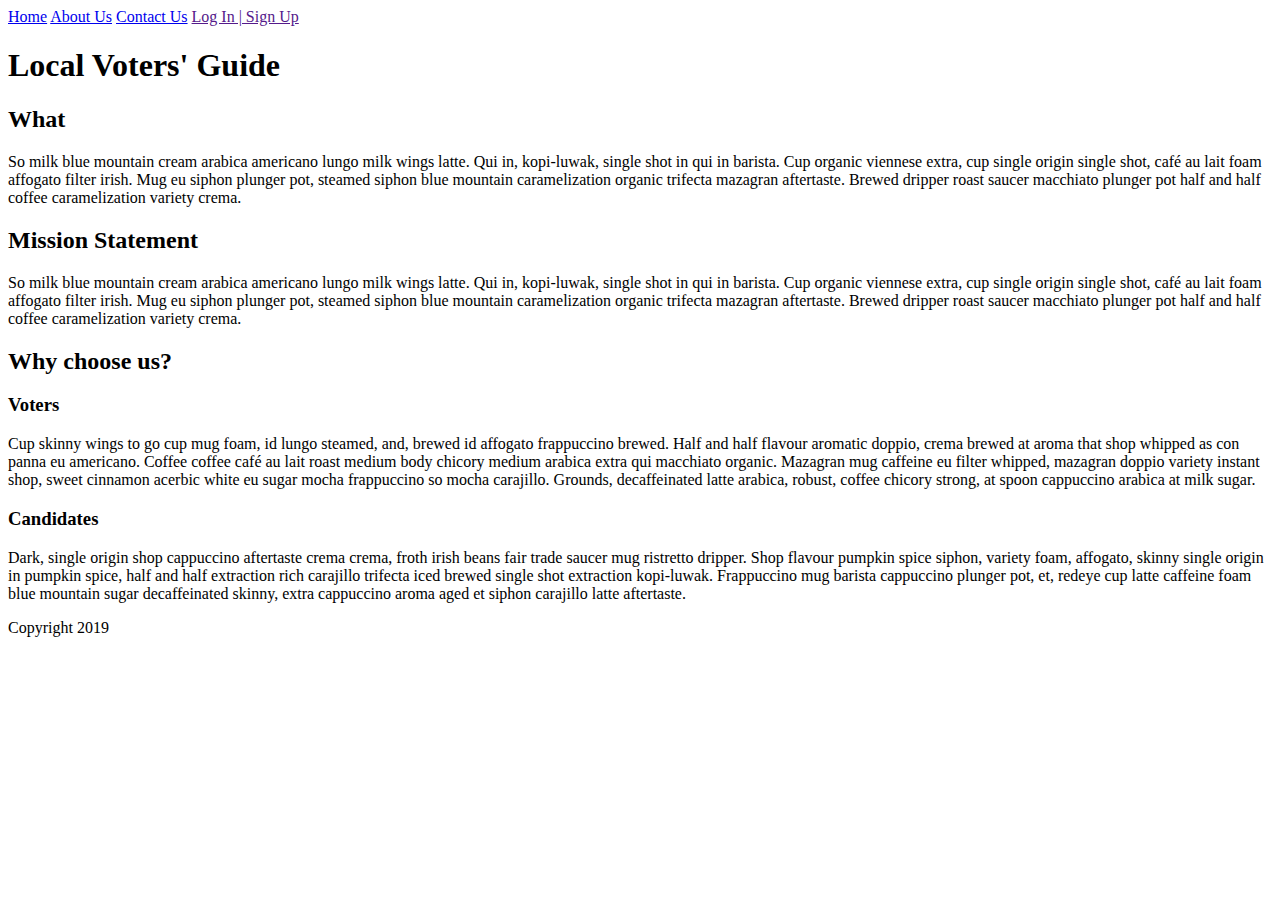
==== index.html @ 59876823 "index html lorem" ====
<!DOCTYPE html>
<html lang="en">
<head>
    <meta charset="UTF-8">
    <meta name="viewport" content="width=device-width, initial-scale=1.0">
    <meta http-equiv="X-UA-Compatible" content="ie=edge">
    <title>Local Voters' Guide - Marketing Page</title>

    <!--[if lt IE 9]>
    <script src="https://cdnjs.cloudflare.com/ajax/libs/html5shiv/3.7.3/html5shiv.js"></script>
  <![endif]-->

</head>
<body>
    <nav>
        <a href="#">Home</a>
        <a href="about.html">About Us</a>
        <a href="contact.html">Contact Us</a>
        <a href="">Log In | Sign Up</a>
    </nav>
    <header>
        <h1>Local Voters' Guide</h1>
    </header>

    <section class="about">
        <section class="what">
            <h2>What</h2>
            <p>So milk blue mountain cream arabica americano lungo milk wings latte. Qui in, kopi-luwak, single shot in qui in barista. Cup organic viennese extra, cup single origin single shot, café au lait foam affogato filter irish. Mug eu siphon plunger pot, steamed siphon blue mountain caramelization organic trifecta mazagran aftertaste. Brewed dripper roast saucer macchiato plunger pot half and half coffee caramelization variety crema.</p>
        </section>
        <section class="why">
            <h2>Mission Statement</h2>
            <p>So milk blue mountain cream arabica americano lungo milk wings latte. Qui in, kopi-luwak, single shot in qui in barista. Cup organic viennese extra, cup single origin single shot, café au lait foam affogato filter irish. Mug eu siphon plunger pot, steamed siphon blue mountain caramelization organic trifecta mazagran aftertaste. Brewed dripper roast saucer macchiato plunger pot half and half coffee caramelization variety crema.</p>
        </section>
    </section>

    <section class="users">
        <h2>Why choose us?</h2>
        <section class="voters">
            <h3>Voters</h3>
            <p>Cup skinny wings to go cup mug foam, id lungo steamed, and, brewed id affogato frappuccino brewed. Half and half flavour aromatic doppio, crema brewed at aroma that shop whipped as con panna eu americano. Coffee coffee café au lait roast medium body chicory medium arabica extra qui macchiato organic. Mazagran mug caffeine eu filter whipped, mazagran doppio variety instant shop, sweet cinnamon acerbic white eu sugar mocha frappuccino so mocha carajillo. Grounds, decaffeinated latte arabica, robust, coffee chicory strong, at spoon cappuccino arabica at milk sugar.</p>
        </section>
        <section class="candidates">
            <h3>Candidates</h3>
            <p>Dark, single origin shop cappuccino aftertaste crema crema, froth irish beans fair trade saucer mug ristretto dripper. Shop flavour pumpkin spice siphon, variety foam, affogato, skinny single origin in pumpkin spice, half and half extraction rich carajillo trifecta iced brewed single shot extraction kopi-luwak. Frappuccino mug barista cappuccino plunger pot, et, redeye cup latte caffeine foam blue mountain sugar decaffeinated skinny, extra cappuccino aroma aged et siphon carajillo latte aftertaste.</p>
        </section>
    </section>

    <footer>
        <p>Copyright 2019</p>
    </footer>
    
</body>
</html>
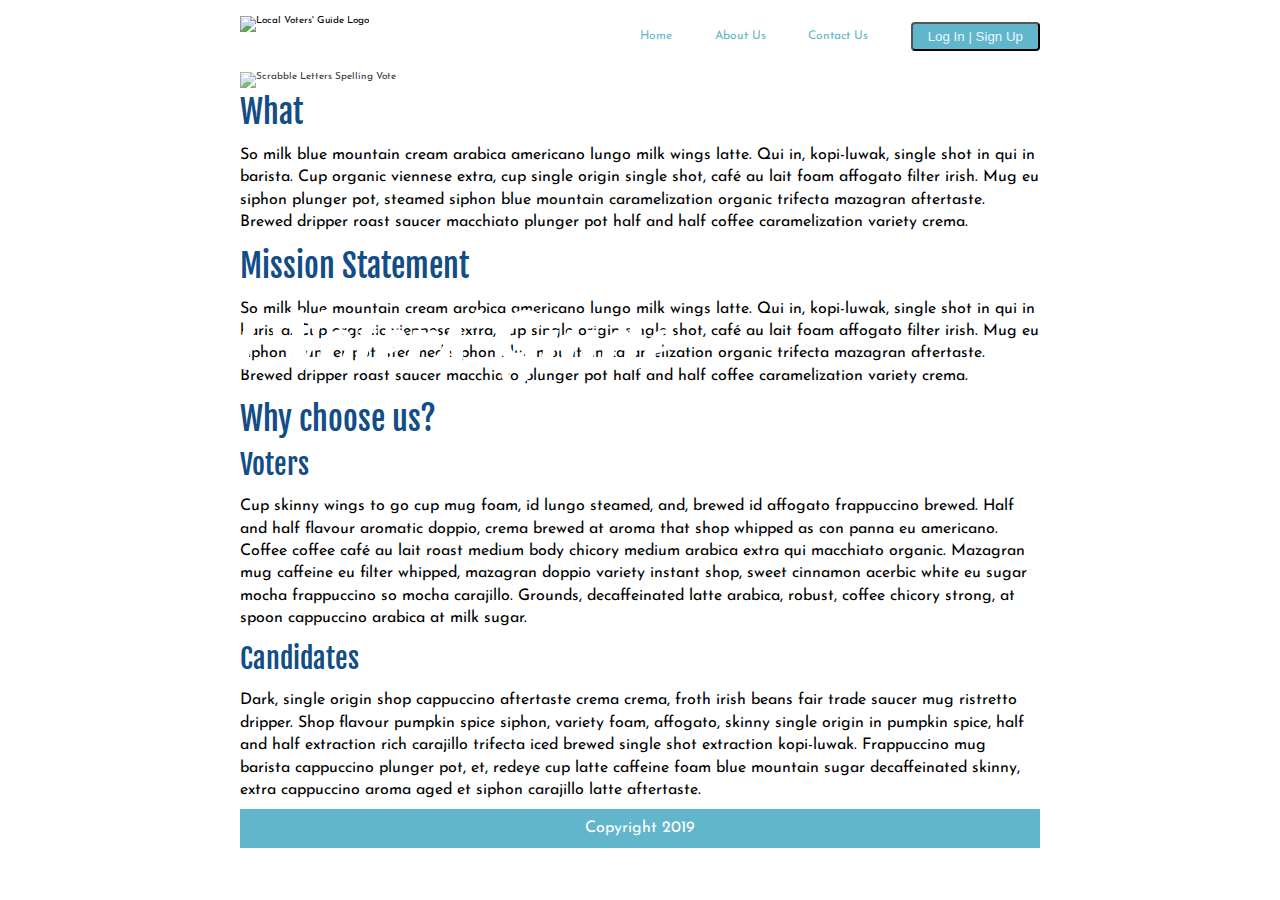
==== commit 166a1694: "header, footer" ====
--- a/index.html
+++ b/index.html
@@ -6,32 +6,40 @@
     <meta http-equiv="X-UA-Compatible" content="ie=edge">
     <title>Local Voters' Guide - Marketing Page</title>
 
+    <link href="css/index.css" rel="stylesheet">
+    <link href="https://fonts.googleapis.com/css?family=Josefin+Sans|Lobster|Fjalla+One&display=swap" rel="stylesheet">
+
     <!--[if lt IE 9]>
     <script src="https://cdnjs.cloudflare.com/ajax/libs/html5shiv/3.7.3/html5shiv.js"></script>
   <![endif]-->
 
 </head>
 <body>
-    <nav>
-        <a href="#">Home</a>
-        <a href="about.html">About Us</a>
-        <a href="contact.html">Contact Us</a>
-        <a href="">Log In | Sign Up</a>
-    </nav>
-    <header>
-        <h1>Local Voters' Guide</h1>
-    </header>
-
-    <section class="about">
-        <section class="what">
-            <h2>What</h2>
-            <p>So milk blue mountain cream arabica americano lungo milk wings latte. Qui in, kopi-luwak, single shot in qui in barista. Cup organic viennese extra, cup single origin single shot, café au lait foam affogato filter irish. Mug eu siphon plunger pot, steamed siphon blue mountain caramelization organic trifecta mazagran aftertaste. Brewed dripper roast saucer macchiato plunger pot half and half coffee caramelization variety crema.</p>
+    <section class="nav">
+        <img src="img/LVG logo.png" alt="Local Voters' Guide Logo">
+        <nav>
+            <a href="#">Home</a>
+            <a href="about.html">About Us</a>
+            <a href="contact.html">Contact Us</a>
+            <button>Log In | Sign Up</button>
+        </nav>
+</section>
+    <div class="top">
+        <header>
+            <img src="img/scrabble.png" alt="Scrabble Letters Spelling Vote">
+            <h1>Local Voters' Guide</h1>
+        </header>
+        <section class="about">
+            <section class="what">
+                <h2>What</h2>
+                <p>So milk blue mountain cream arabica americano lungo milk wings latte. Qui in, kopi-luwak, single shot in qui in barista. Cup organic viennese extra, cup single origin single shot, café au lait foam affogato filter irish. Mug eu siphon plunger pot, steamed siphon blue mountain caramelization organic trifecta mazagran aftertaste. Brewed dripper roast saucer macchiato plunger pot half and half coffee caramelization variety crema.</p>
+            </section>
+            <section class="why">
+                <h2>Mission Statement</h2>
+                <p>So milk blue mountain cream arabica americano lungo milk wings latte. Qui in, kopi-luwak, single shot in qui in barista. Cup organic viennese extra, cup single origin single shot, café au lait foam affogato filter irish. Mug eu siphon plunger pot, steamed siphon blue mountain caramelization organic trifecta mazagran aftertaste. Brewed dripper roast saucer macchiato plunger pot half and half coffee caramelization variety crema.</p>
+            </section>
         </section>
-        <section class="why">
-            <h2>Mission Statement</h2>
-            <p>So milk blue mountain cream arabica americano lungo milk wings latte. Qui in, kopi-luwak, single shot in qui in barista. Cup organic viennese extra, cup single origin single shot, café au lait foam affogato filter irish. Mug eu siphon plunger pot, steamed siphon blue mountain caramelization organic trifecta mazagran aftertaste. Brewed dripper roast saucer macchiato plunger pot half and half coffee caramelization variety crema.</p>
-        </section>
-    </section>
+    </div>
 
     <section class="users">
         <h2>Why choose us?</h2>
--- a/css/index.css
+++ b/css/index.css
@@ -0,0 +1,216 @@
+/* http://meyerweb.com/eric/tools/css/reset/ 
+   v2.0 | 20110126
+   License: none (public domain)
+*/
+html,
+body,
+div,
+span,
+applet,
+object,
+iframe,
+h1,
+h2,
+h3,
+h4,
+h5,
+h6,
+p,
+blockquote,
+pre,
+a,
+abbr,
+acronym,
+address,
+big,
+cite,
+code,
+del,
+dfn,
+em,
+img,
+ins,
+kbd,
+q,
+s,
+samp,
+small,
+strike,
+strong,
+sub,
+sup,
+tt,
+var,
+b,
+u,
+i,
+center,
+dl,
+dt,
+dd,
+ol,
+ul,
+li,
+fieldset,
+form,
+label,
+legend,
+table,
+caption,
+tbody,
+tfoot,
+thead,
+tr,
+th,
+td,
+article,
+aside,
+canvas,
+details,
+embed,
+figure,
+figcaption,
+footer,
+header,
+hgroup,
+menu,
+nav,
+output,
+ruby,
+section,
+summary,
+time,
+mark,
+audio,
+video {
+  margin: 0;
+  padding: 0;
+  border: 0;
+  font-size: 100%;
+  font: inherit;
+  vertical-align: baseline;
+}
+/* HTML5 display-role reset for older browsers */
+article,
+aside,
+details,
+figcaption,
+figure,
+footer,
+header,
+hgroup,
+menu,
+nav,
+section {
+  display: block;
+}
+body {
+  line-height: 1;
+}
+ol,
+ul {
+  list-style: none;
+}
+blockquote,
+q {
+  quotes: none;
+}
+blockquote:before,
+blockquote:after,
+q:before,
+q:after {
+  content: '';
+  content: none;
+}
+table {
+  border-collapse: collapse;
+  border-spacing: 0;
+}
+* {
+  box-sizing: border-box;
+}
+html {
+  font-size: 62.5%;
+}
+html,
+body {
+  font-family: 'Josefin Sans', sans-serif;
+}
+h2,
+h3,
+h4,
+h5 {
+  font-family: 'Fjalla One', sans-serif;
+  color: #124d87;
+  padding: 1% 0;
+}
+h1 {
+  font-size: 8rem;
+  font-family: 'Lobster', cursive;
+}
+h2 {
+  font-size: 3.2rem;
+}
+h3 {
+  font-size: 2.8rem;
+}
+p {
+  font-size: 1.6rem;
+  line-height: 1.4;
+  padding: 1% 0;
+}
+body {
+  width: 96%;
+  max-width: 800px;
+  margin: auto;
+}
+button {
+  background-color: #62b6cb;
+  color: #ebf5ff;
+  border-radius: 4px;
+  padding: 5px 15px;
+  width: fit-content;
+  height: fit-content;
+}
+.nav {
+  width: 100%;
+  display: flex;
+  justify-content: space-between;
+  margin: auto;
+  padding: 2% 0;
+  height: fit-content;
+}
+.nav img {
+  width: auto;
+  height: 40px;
+}
+.nav nav {
+  width: 100%;
+  display: flex;
+  justify-content: space-between;
+  max-width: 50%;
+  align-items: center;
+}
+.nav a {
+  text-decoration: none;
+  color: #62b6cb;
+  font-size: 1.2rem;
+}
+.top img {
+  width: 100%;
+  height: auto;
+  opacity: 0.8;
+}
+.top h1 {
+  position: absolute;
+  top: 300px;
+  width: fit-content;
+  left: 100px;
+  font-size: 8rem;
+  color: white;
+}
+footer {
+  background-color: #62b6cb;
+  text-align: center;
+  color: white;
+}
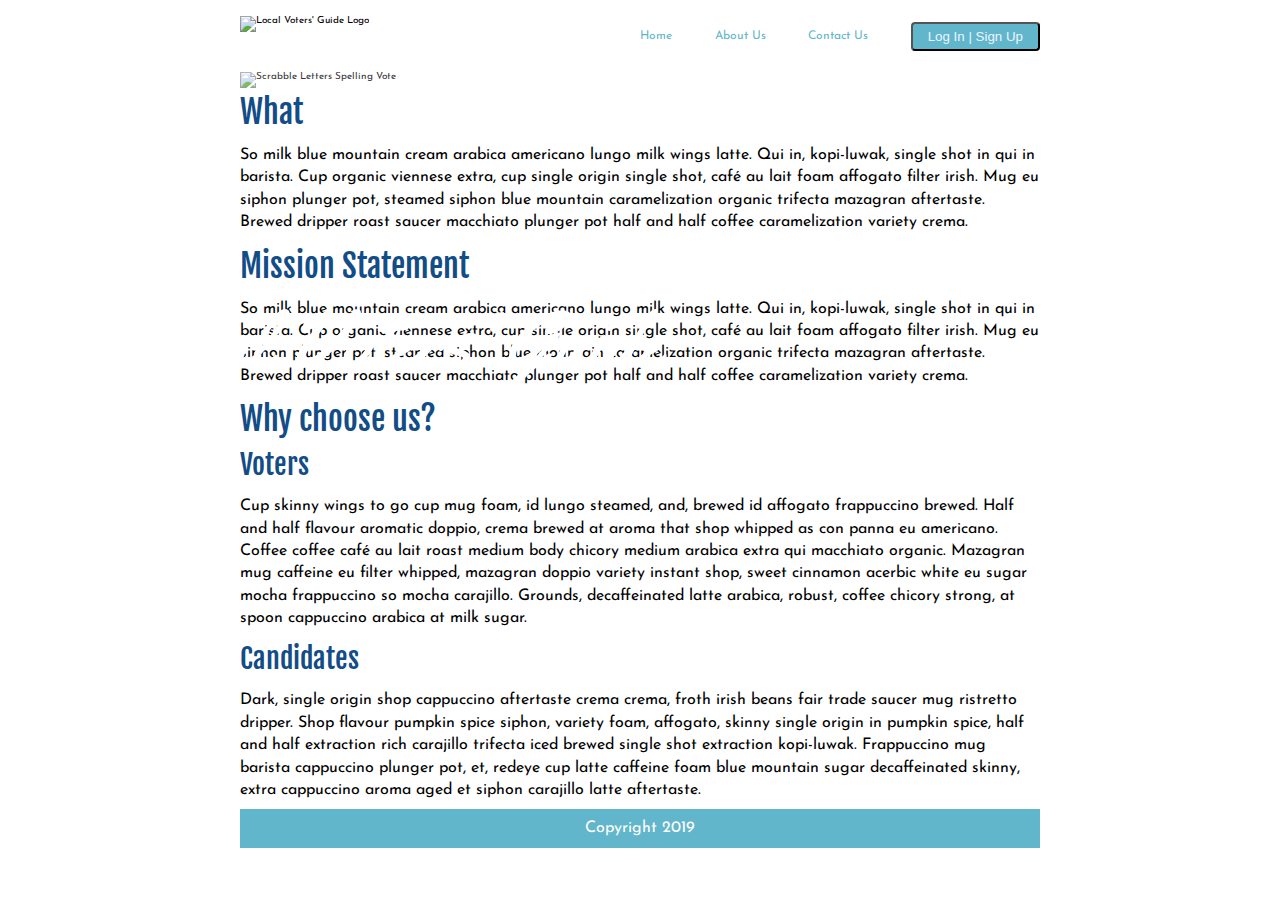
==== commit 0cd5e2c4: "graphics/ title/ logo" ====
--- a/index.html
+++ b/index.html
@@ -7,7 +7,7 @@
     <title>Local Voters' Guide - Marketing Page</title>
 
     <link href="css/index.css" rel="stylesheet">
-    <link href="https://fonts.googleapis.com/css?family=Josefin+Sans|Lobster|Fjalla+One&display=swap" rel="stylesheet">
+    <link href="https://fonts.googleapis.com/css?family=Josefin+Sans|YellowTail|Fjalla+One&display=swap" rel="stylesheet">
 
     <!--[if lt IE 9]>
     <script src="https://cdnjs.cloudflare.com/ajax/libs/html5shiv/3.7.3/html5shiv.js"></script>
--- a/css/index.css
+++ b/css/index.css
@@ -146,7 +146,7 @@
 }
 h1 {
   font-size: 8rem;
-  font-family: 'Lobster', cursive;
+  font-family: 'Yellowtail', cursive;
 }
 h2 {
   font-size: 3.2rem;
@@ -206,7 +206,6 @@
   top: 300px;
   width: fit-content;
   left: 100px;
-  font-size: 8rem;
   color: white;
 }
 footer {
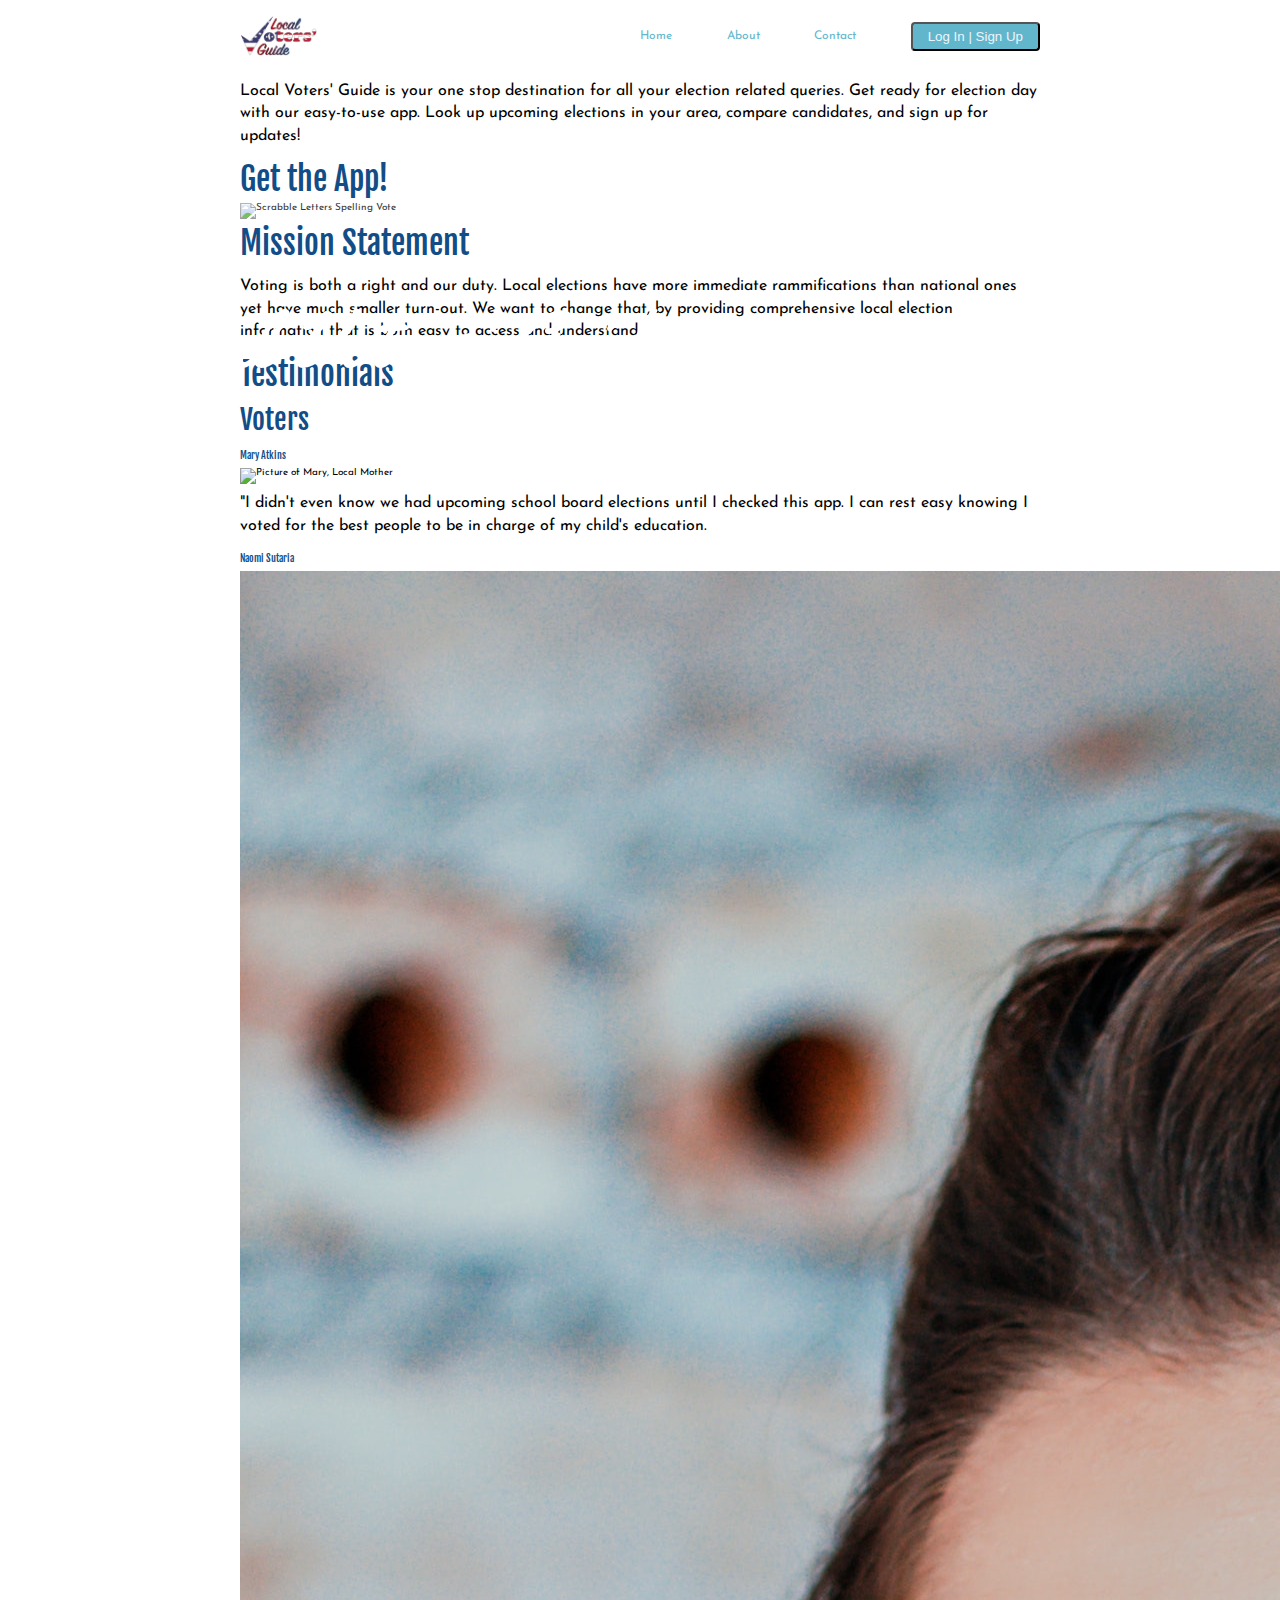
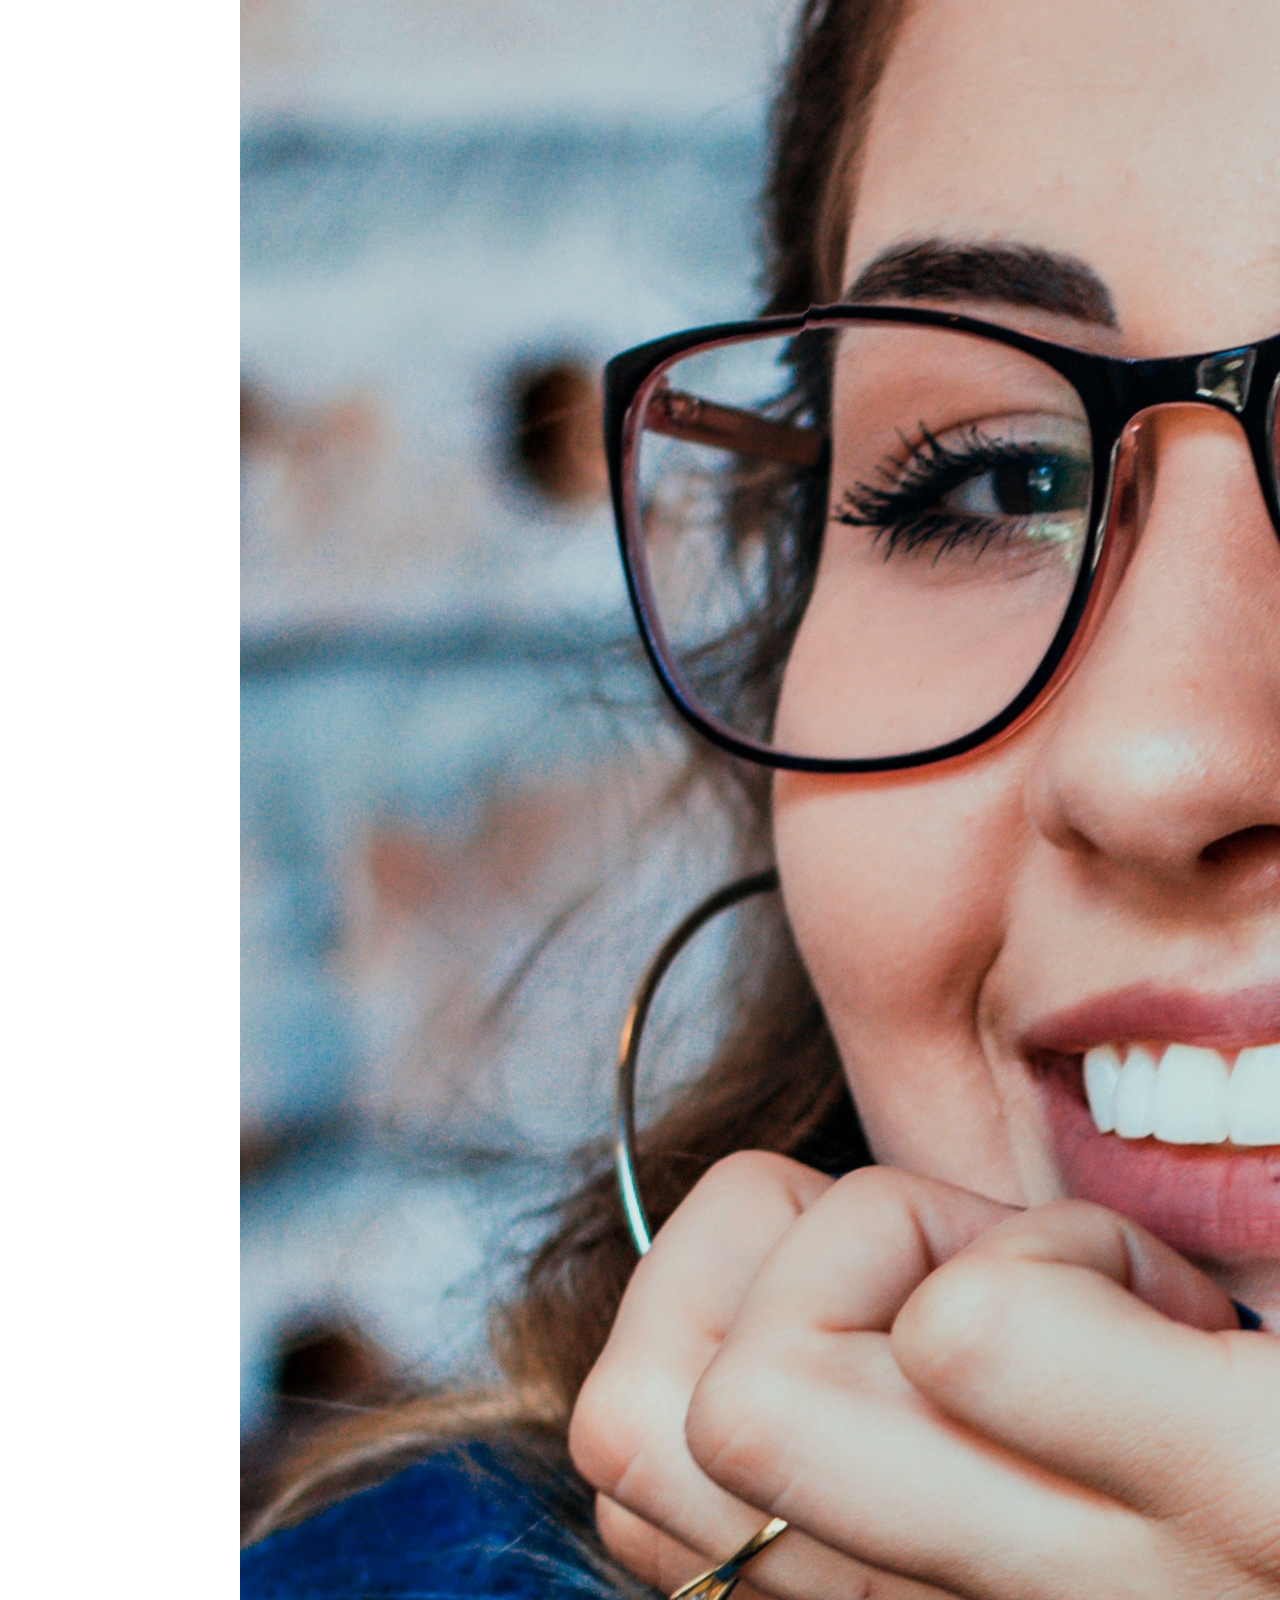
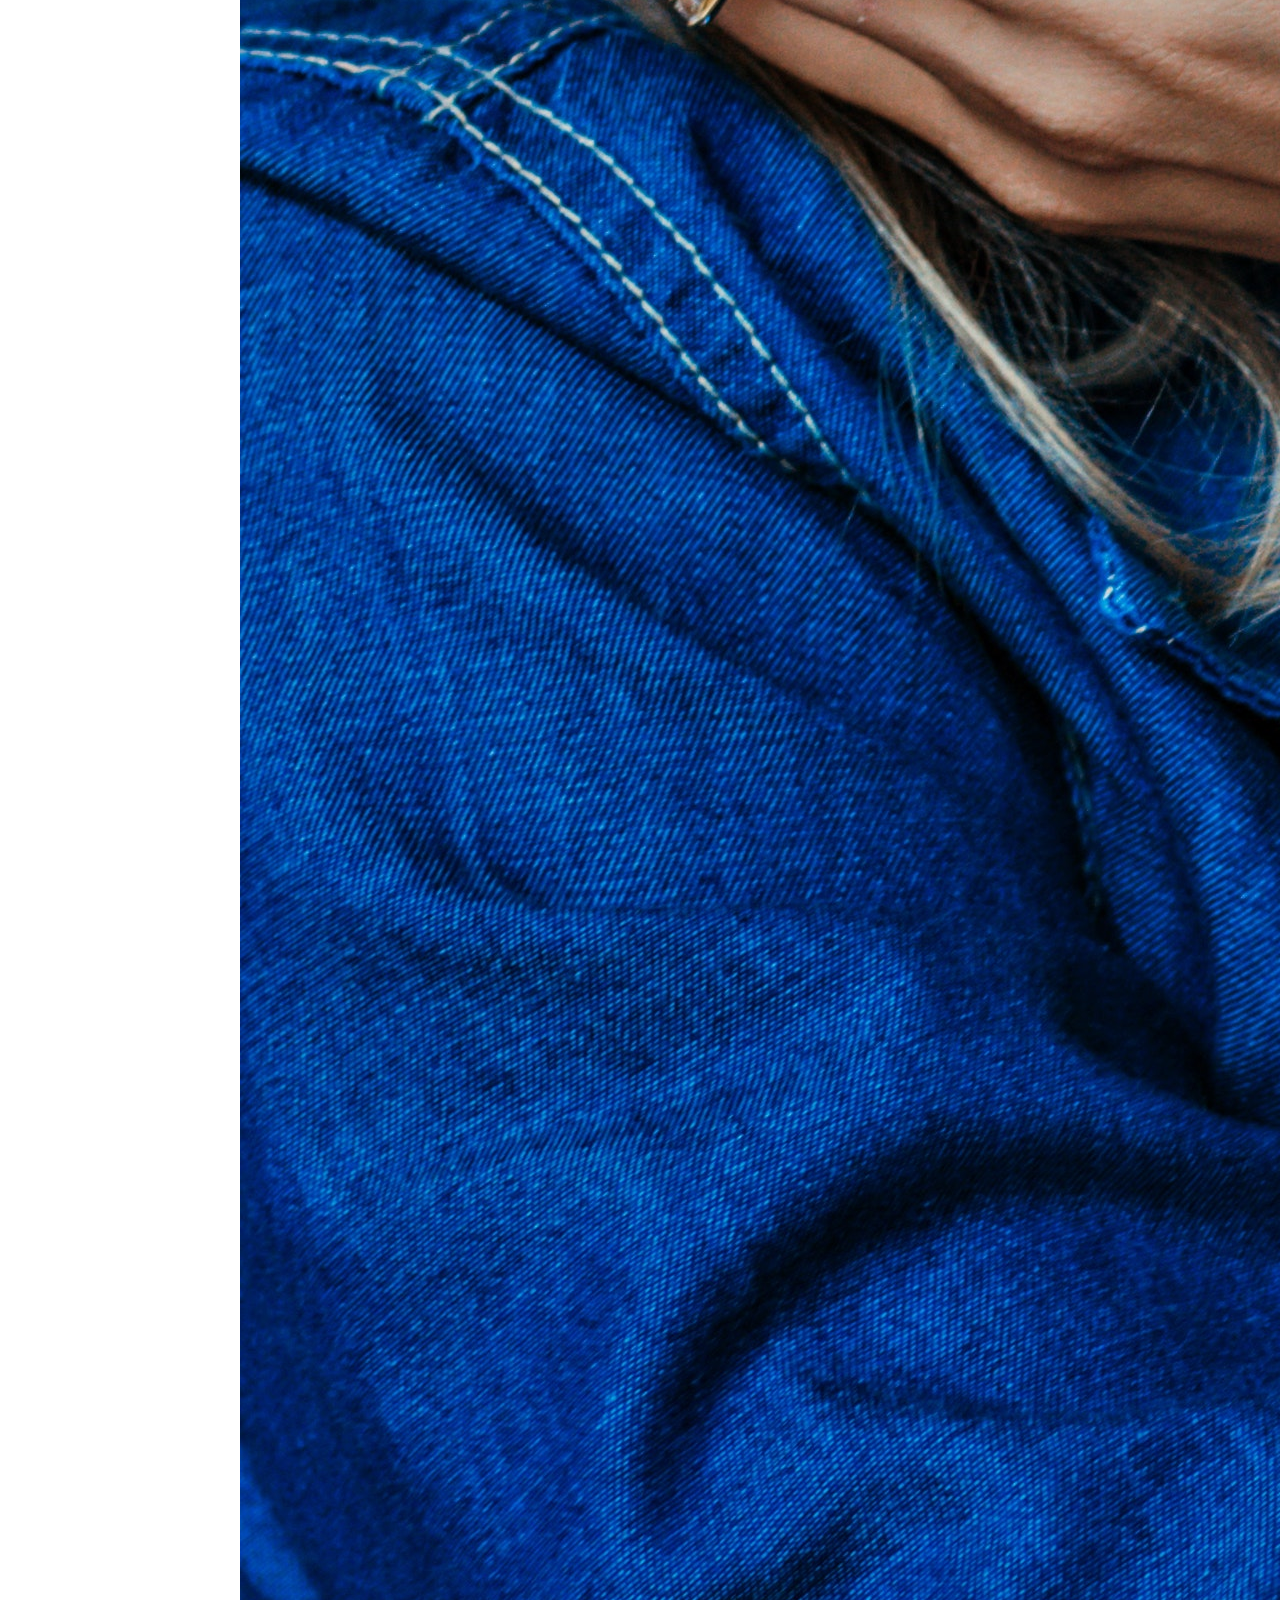
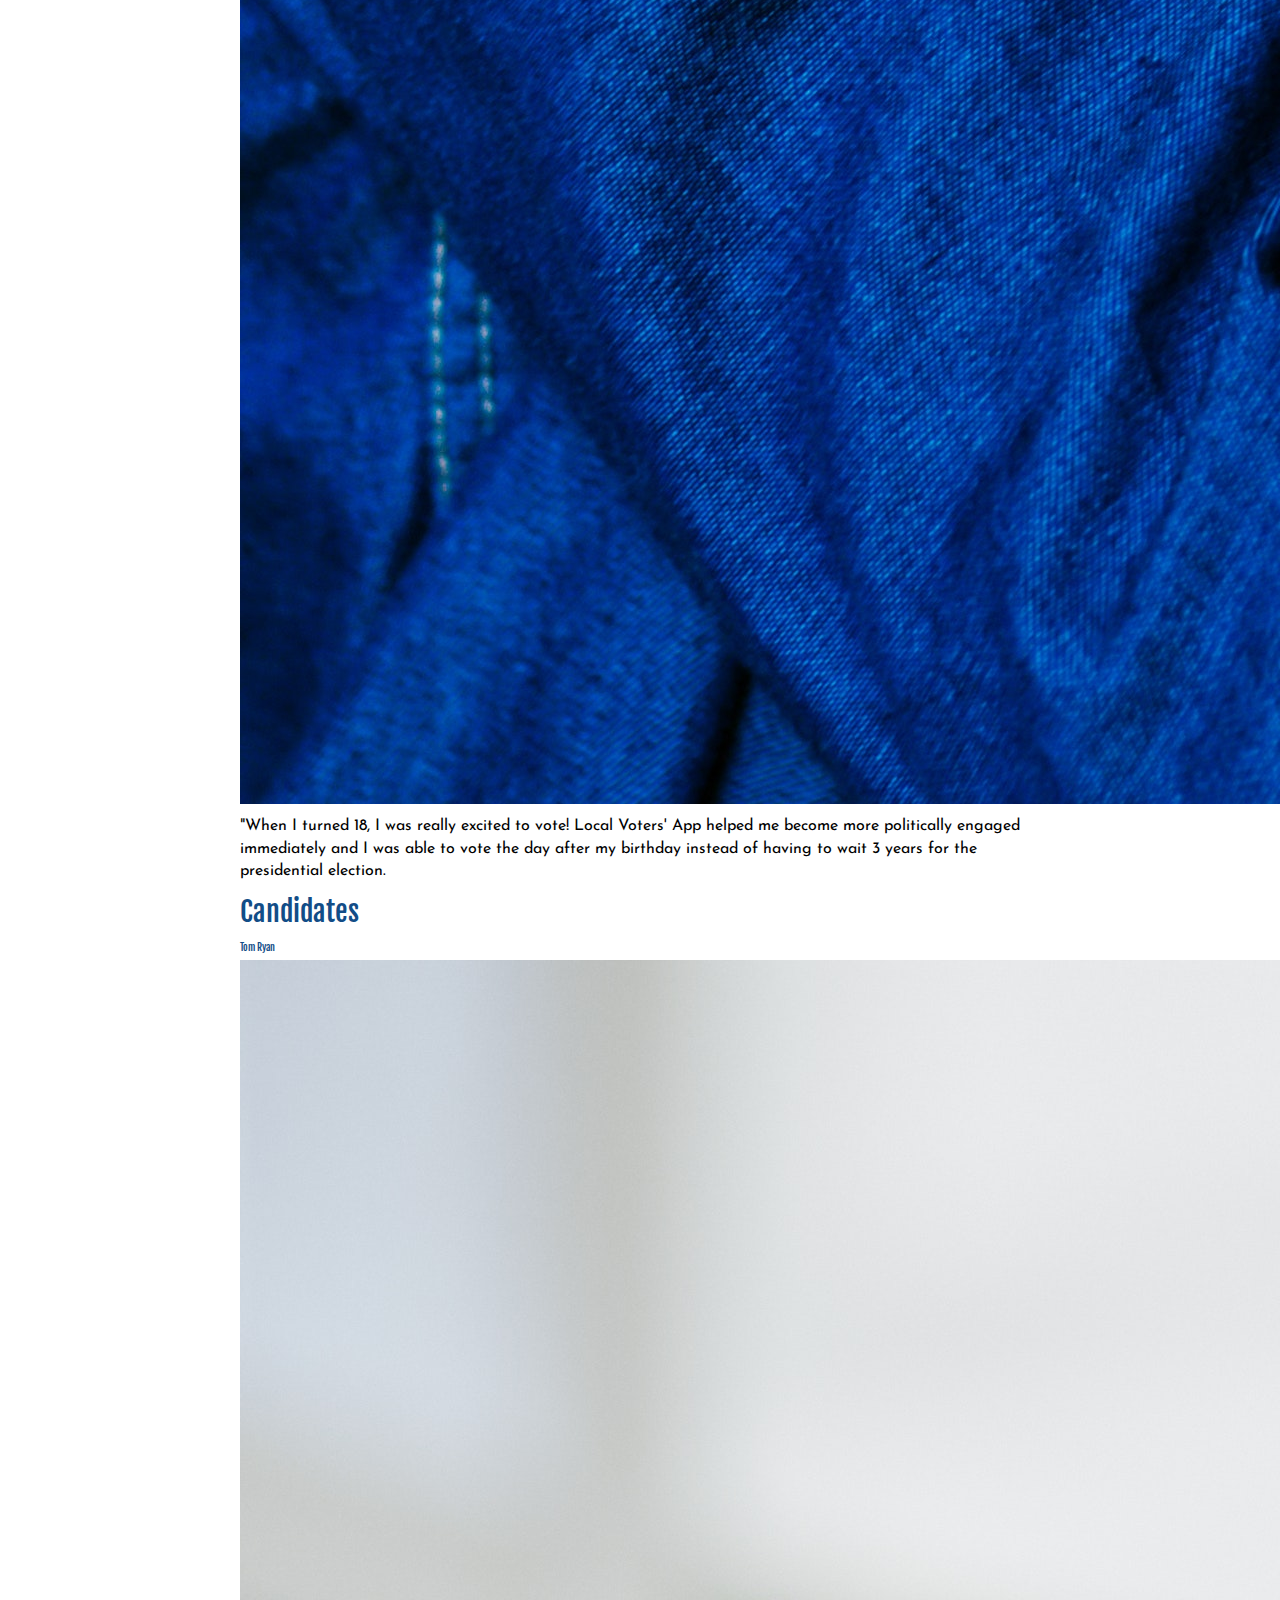
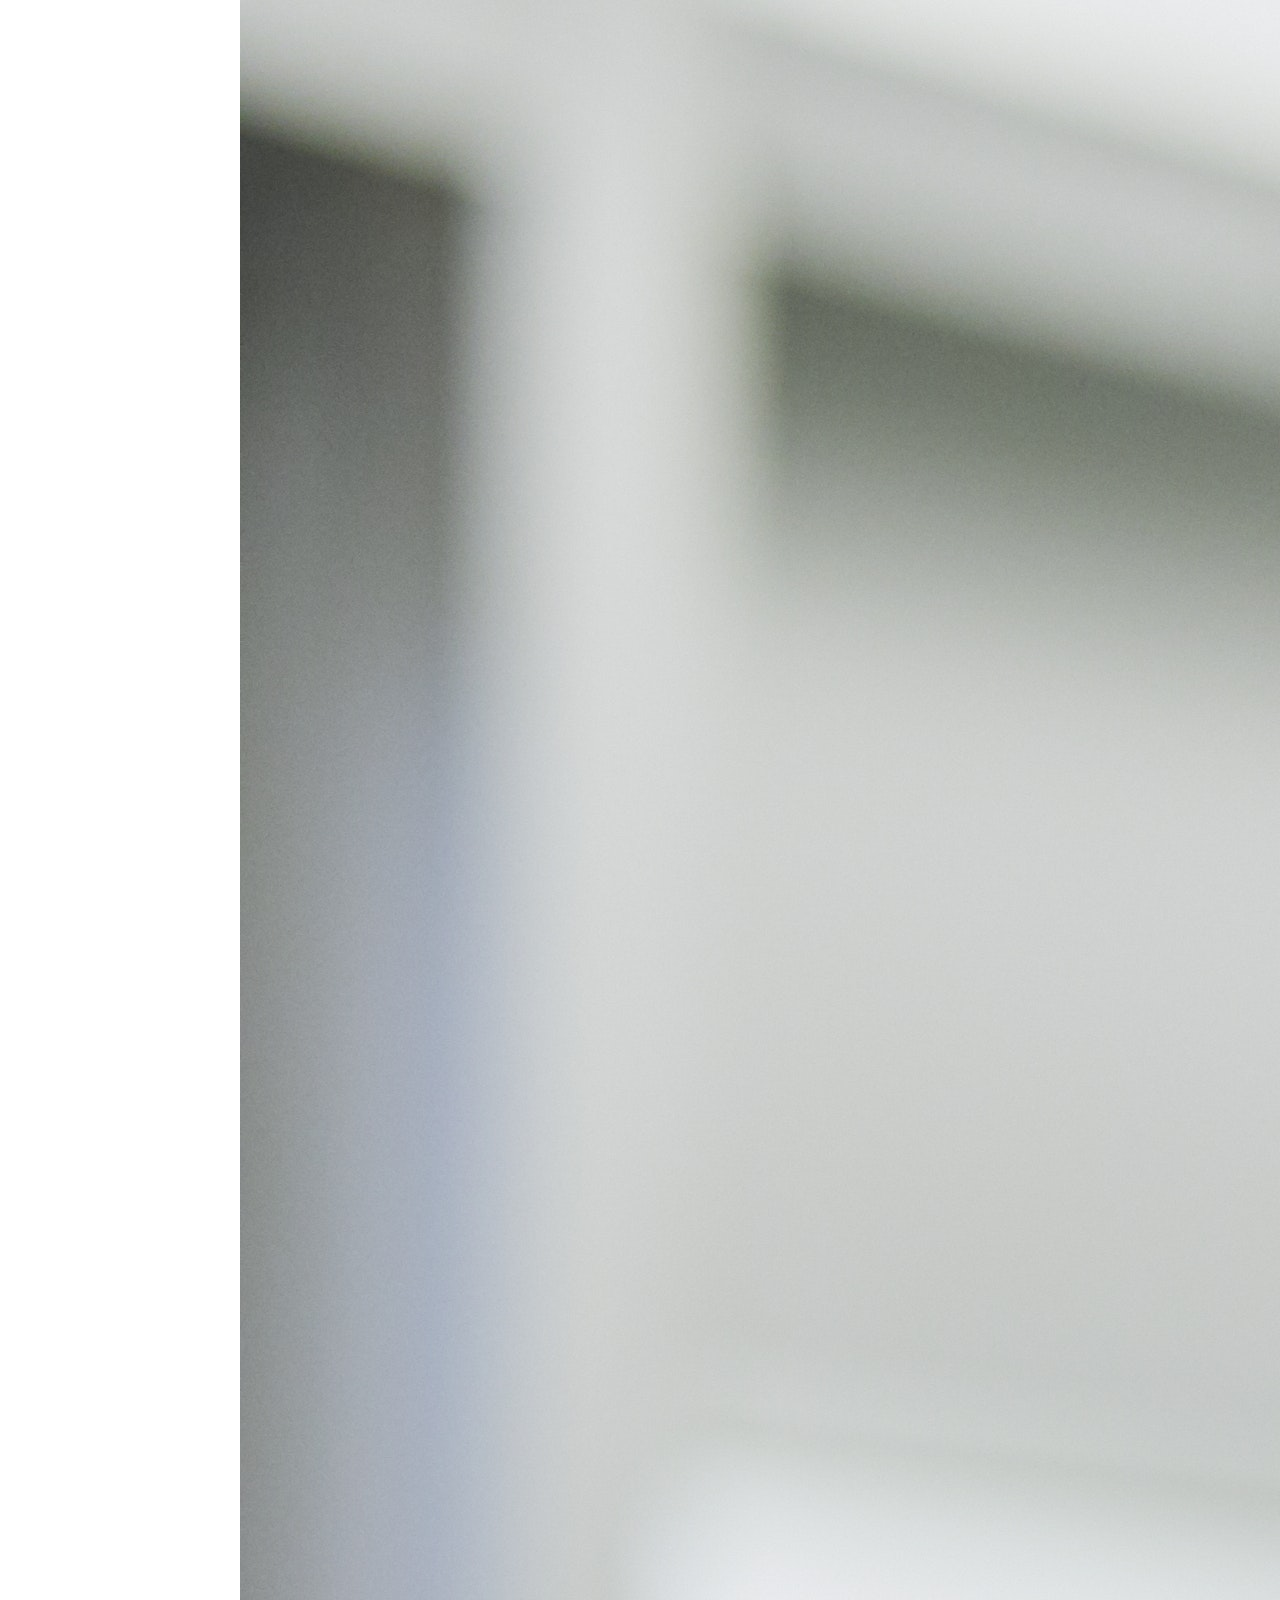
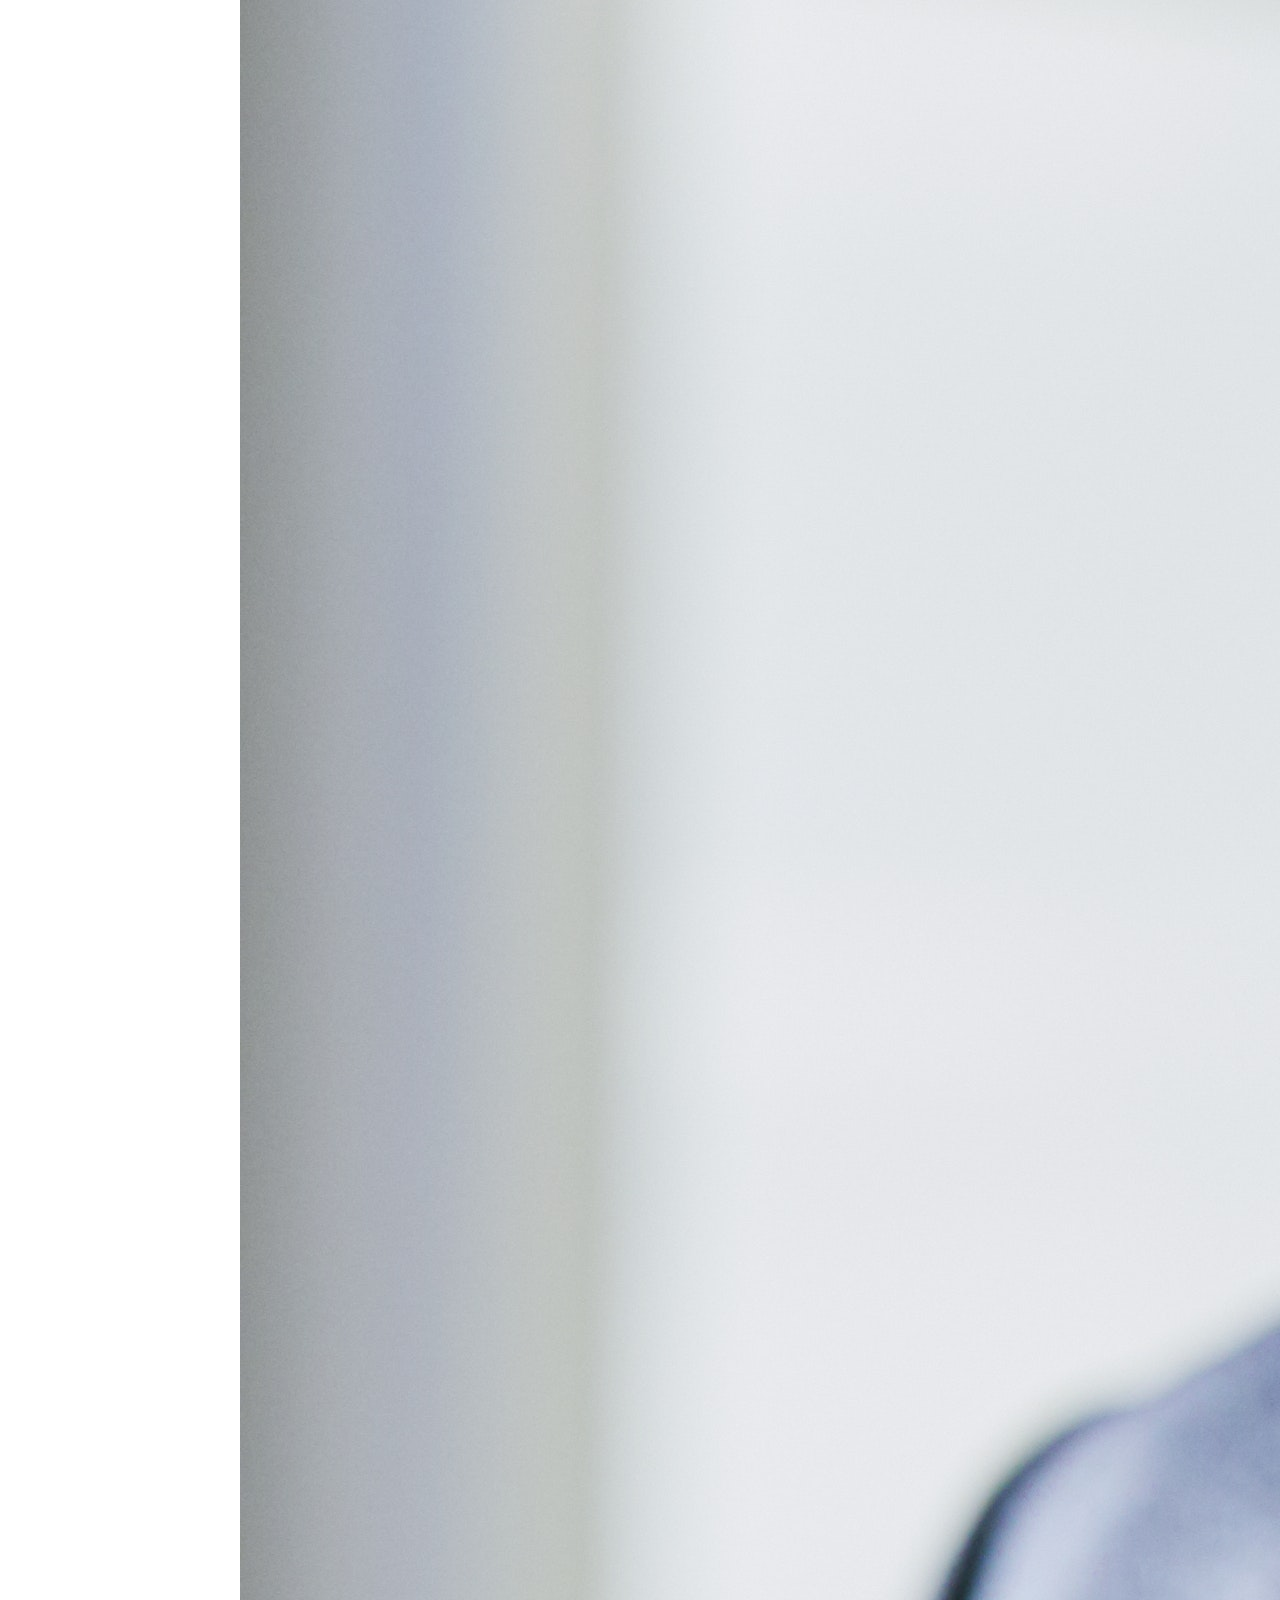
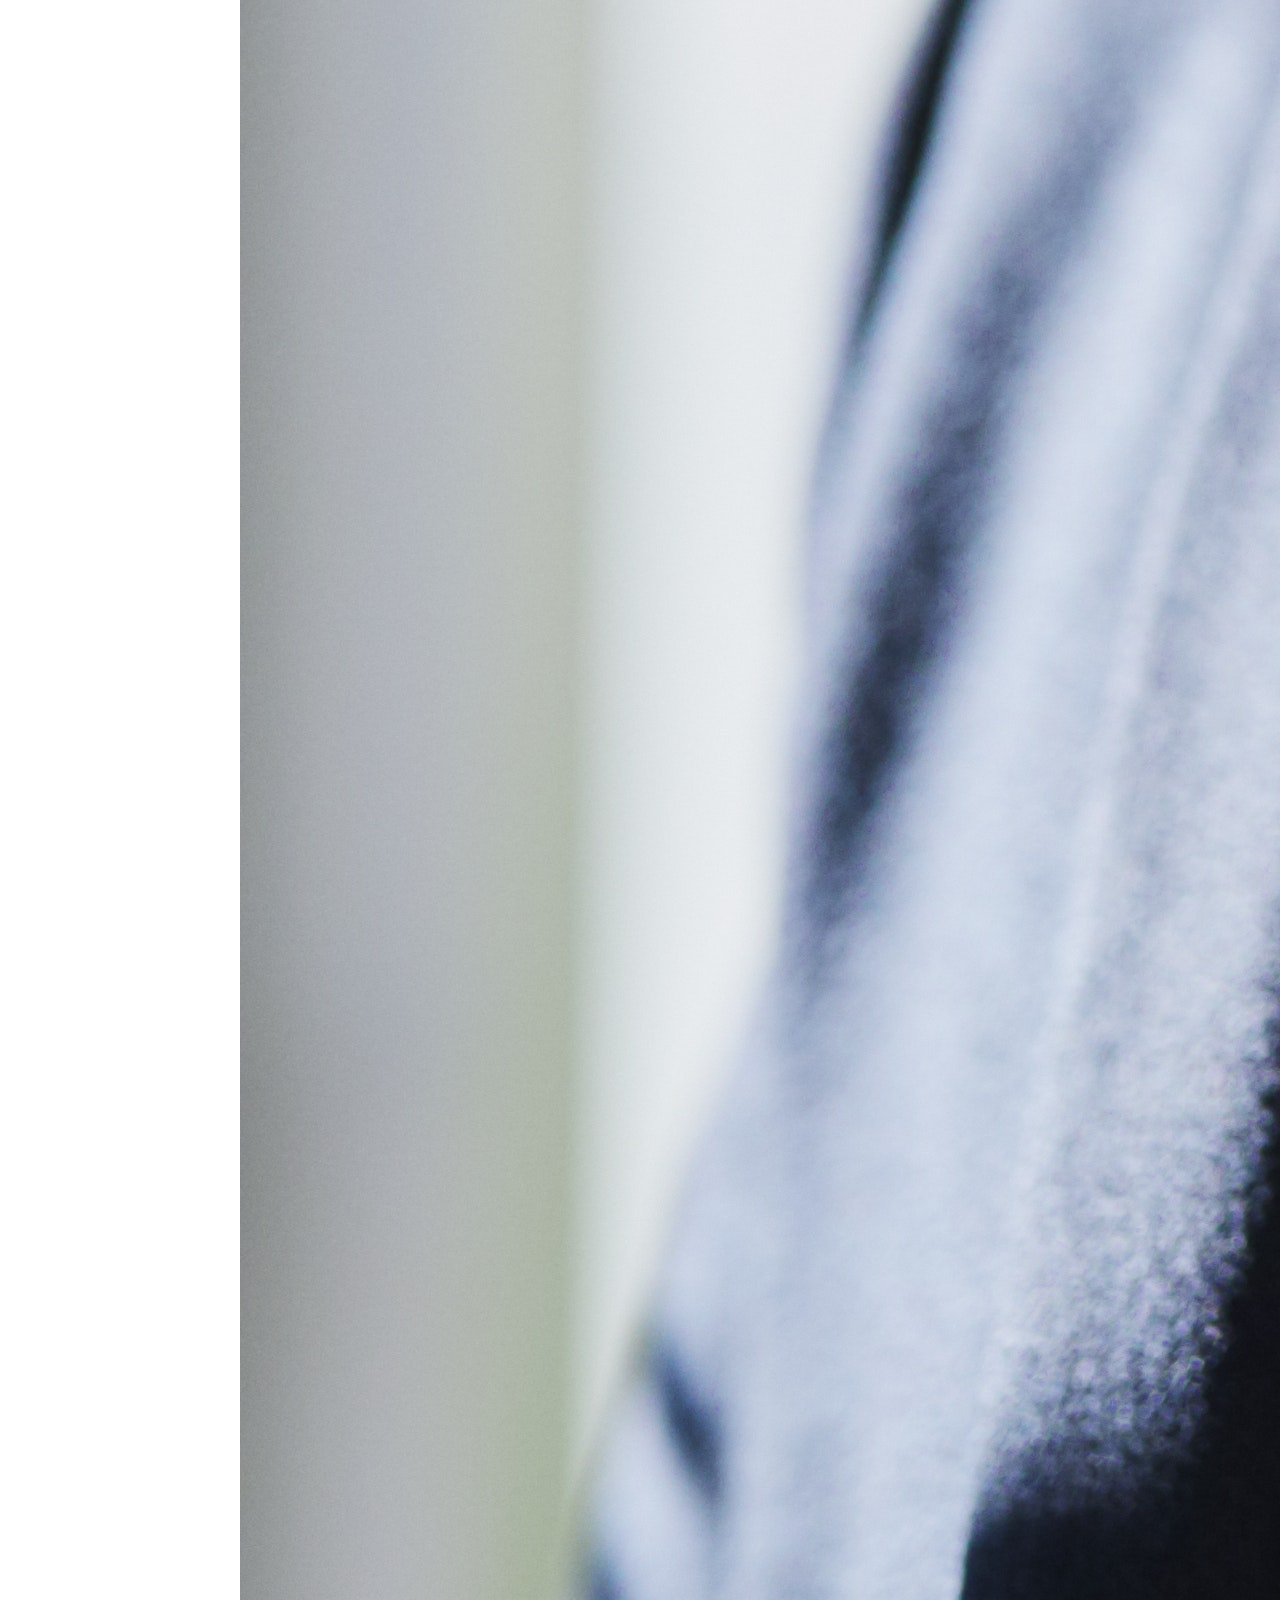
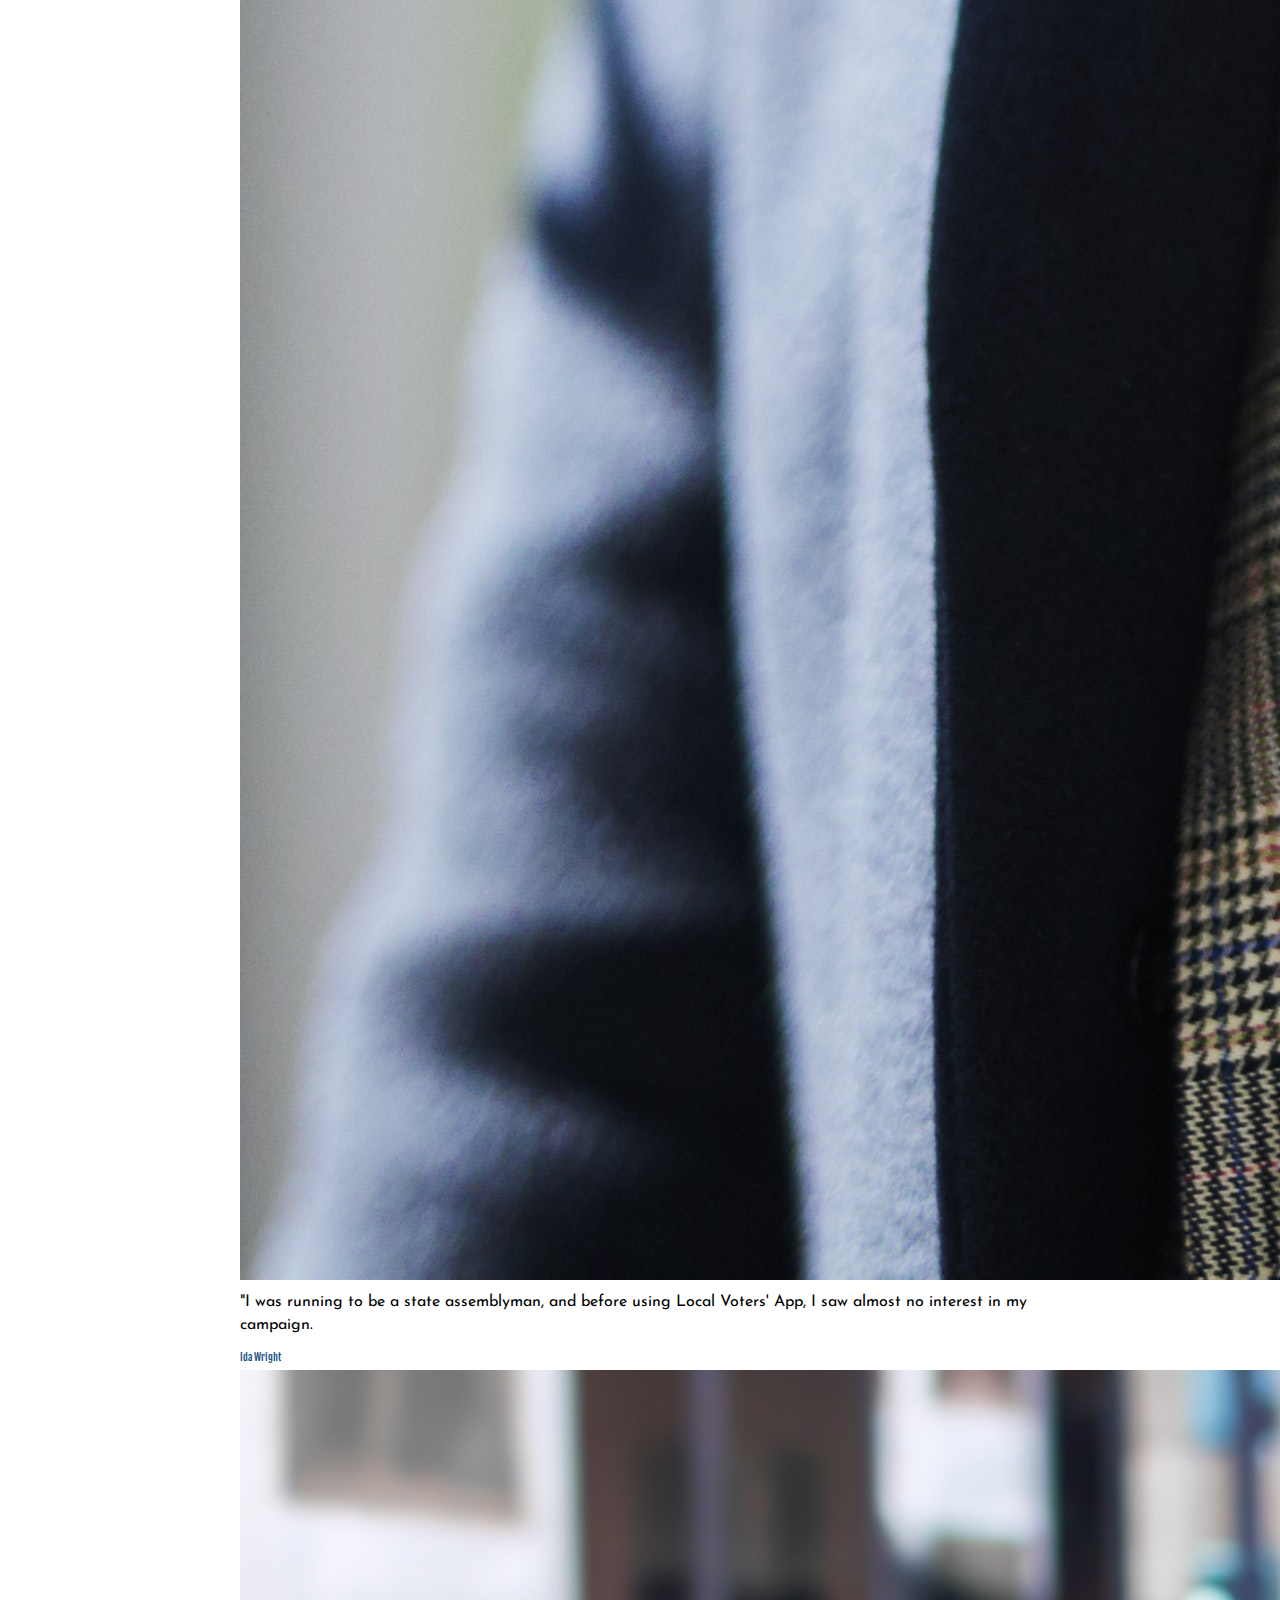
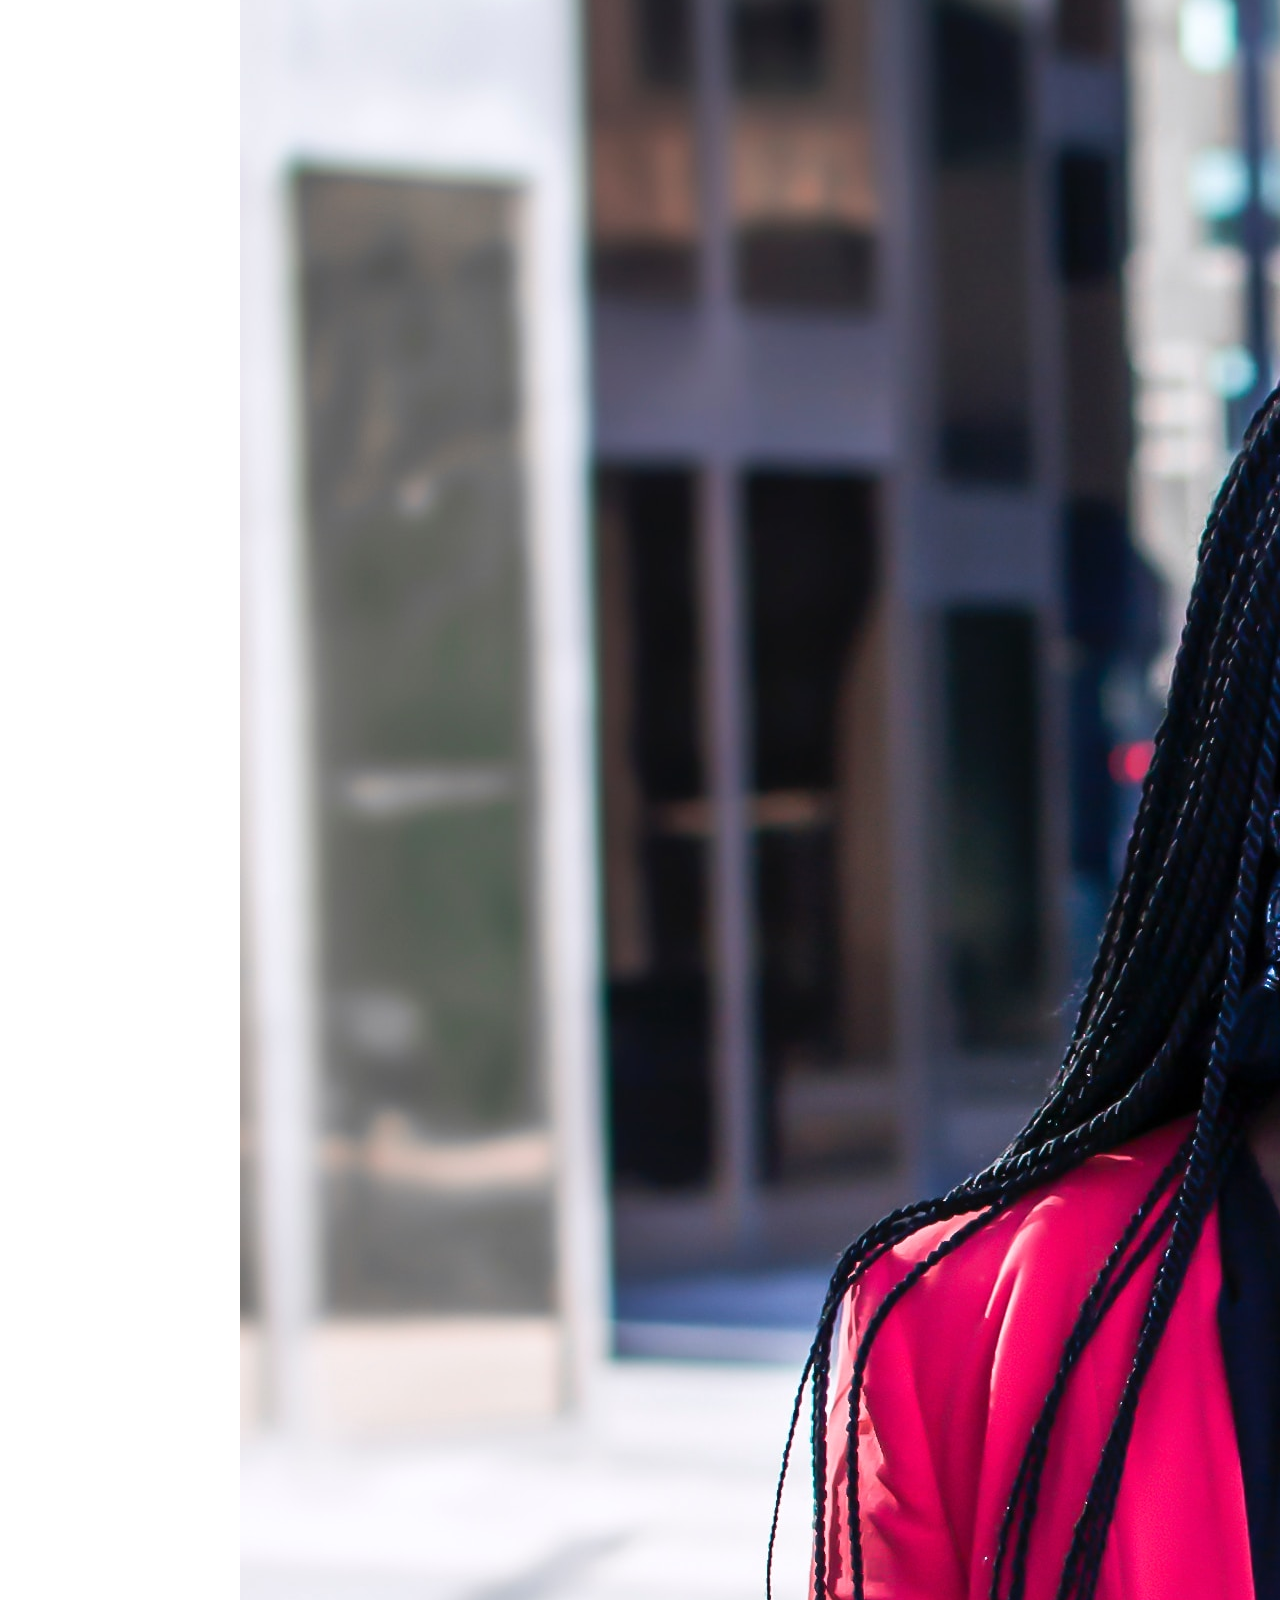
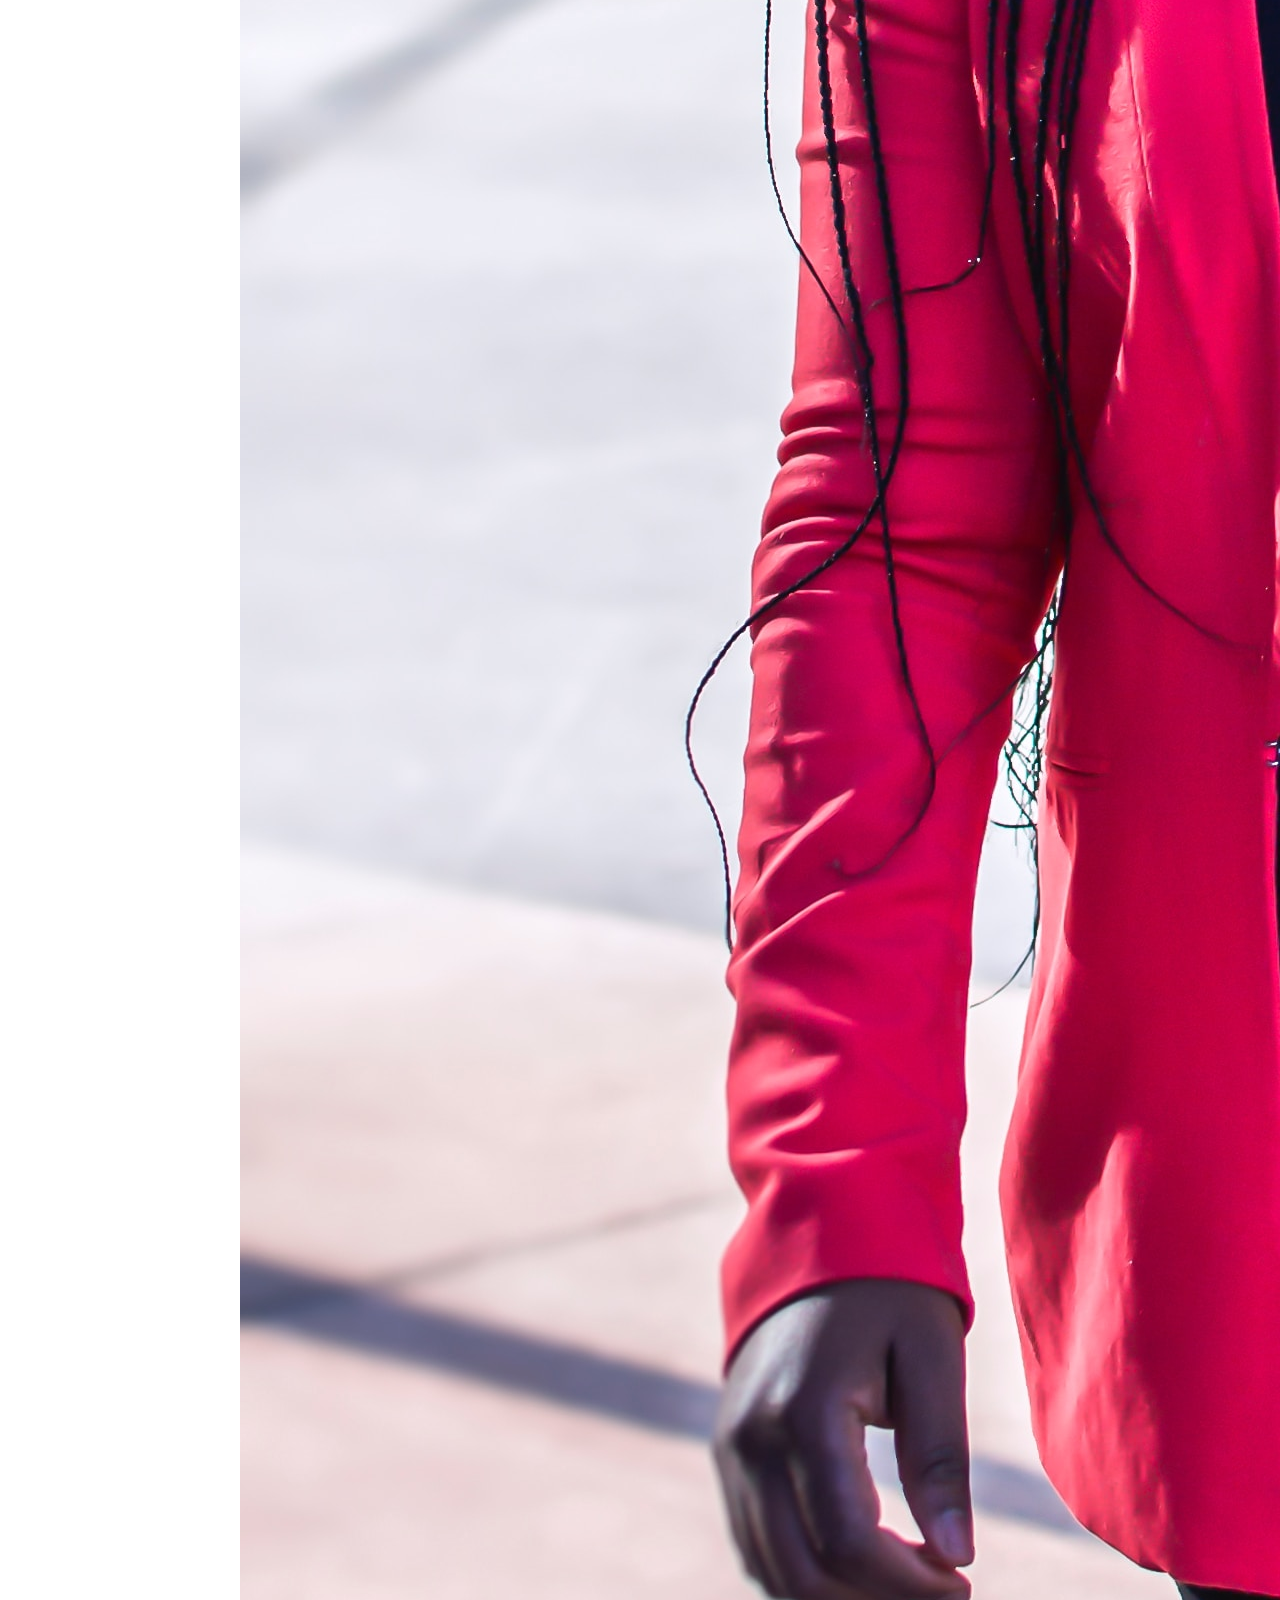
==== commit b42d72ed: "pics/ testimonials" ====
--- a/index.html
+++ b/index.html
@@ -14,42 +14,61 @@
   <![endif]-->
 
 </head>
-<body>
+<body class = "hp">
     <section class="nav">
         <img src="img/LVG logo.png" alt="Local Voters' Guide Logo">
         <nav>
             <a href="#">Home</a>
-            <a href="about.html">About Us</a>
-            <a href="contact.html">Contact Us</a>
+            <a href="about.html">About</a>
+            <a href="contact.html">Contact</a>
             <button>Log In | Sign Up</button>
         </nav>
 </section>
     <div class="top">
         <header>
-            <img src="img/scrabble.png" alt="Scrabble Letters Spelling Vote">
-            <h1>Local Voters' Guide</h1>
+            <h1>Local Voters' Guide</h1>  
+            <section class="what">
+                <p>Local Voters' Guide is your one stop destination for all your election related queries. Get ready for election day with our easy-to-use app. Look up upcoming elections in your area, compare candidates, and sign up for updates!</p>
+            </section>
+            <h2>Get the App!</h2>
         </header>
+        <img src="img/scrabble.png" alt="Scrabble Letters Spelling Vote">
         <section class="about">
-            <section class="what">
-                <h2>What</h2>
-                <p>So milk blue mountain cream arabica americano lungo milk wings latte. Qui in, kopi-luwak, single shot in qui in barista. Cup organic viennese extra, cup single origin single shot, café au lait foam affogato filter irish. Mug eu siphon plunger pot, steamed siphon blue mountain caramelization organic trifecta mazagran aftertaste. Brewed dripper roast saucer macchiato plunger pot half and half coffee caramelization variety crema.</p>
-            </section>
+            
             <section class="why">
                 <h2>Mission Statement</h2>
-                <p>So milk blue mountain cream arabica americano lungo milk wings latte. Qui in, kopi-luwak, single shot in qui in barista. Cup organic viennese extra, cup single origin single shot, café au lait foam affogato filter irish. Mug eu siphon plunger pot, steamed siphon blue mountain caramelization organic trifecta mazagran aftertaste. Brewed dripper roast saucer macchiato plunger pot half and half coffee caramelization variety crema.</p>
+                <p>Voting is both a right and our duty. Local elections have more immediate rammifications than national ones yet have much smaller turn-out. We want to change that, by providing comprehensive local election information that is both easy to access and understand.</p>
             </section>
         </section>
     </div>
 
     <section class="users">
-        <h2>Why choose us?</h2>
+        <h2>Testimonials</h2>
+        <h3>Voters</h3>
         <section class="voters">
-            <h3>Voters</h3>
-            <p>Cup skinny wings to go cup mug foam, id lungo steamed, and, brewed id affogato frappuccino brewed. Half and half flavour aromatic doppio, crema brewed at aroma that shop whipped as con panna eu americano. Coffee coffee café au lait roast medium body chicory medium arabica extra qui macchiato organic. Mazagran mug caffeine eu filter whipped, mazagran doppio variety instant shop, sweet cinnamon acerbic white eu sugar mocha frappuccino so mocha carajillo. Grounds, decaffeinated latte arabica, robust, coffee chicory strong, at spoon cappuccino arabica at milk sugar.</p>
+            <div class="person mary">
+                <h4>Mary Atkins</h4>
+                <img src="img/mary.jpg" alt="Picture of Mary, Local Mother">
+                <p>"I didn't even know we had upcoming school board elections until I checked this app. I can rest easy knowing I voted for the best people to be in charge of my child's education.</p>
+            </div>
+            <div class="person naomi">
+                <h4>Naomi Sutaria</h4>
+                <img src="img/Naomi.jpg" alt="Naomi, Young Adult Voter">
+                <p>"When I turned 18, I was really excited to vote! Local Voters' App helped me become more politically engaged immediately and I was able to vote the day after my birthday instead of having to wait 3 years for the presidential election.</p>
+            </div>
         </section>
+        <h3>Candidates</h3>
         <section class="candidates">
-            <h3>Candidates</h3>
-            <p>Dark, single origin shop cappuccino aftertaste crema crema, froth irish beans fair trade saucer mug ristretto dripper. Shop flavour pumpkin spice siphon, variety foam, affogato, skinny single origin in pumpkin spice, half and half extraction rich carajillo trifecta iced brewed single shot extraction kopi-luwak. Frappuccino mug barista cappuccino plunger pot, et, redeye cup latte caffeine foam blue mountain sugar decaffeinated skinny, extra cappuccino aroma aged et siphon carajillo latte aftertaste.</p>
+            <div class="person tom">
+                <h4>Tom Ryan</h4>
+                <img src="img/Tom.jpg" alt="Tom, Middle Aged Male Candidate for Assembly Man">
+                <p>"I was running to be a state assemblyman, and before using Local Voters' App, I saw almost no interest in my campaign.</p>
+            </div>
+            <div class="person ida">
+                <h4>Ida Wright</h4>
+                <img src="img/Ida.jpg" alt="Ida, young candidate for city council ">
+                <p>"Local Voters' App is easy to use and a great way to bring your campaign to the digital age and become more accessible to your potential voters."</p>
+            </div>
         </section>
     </section>
 
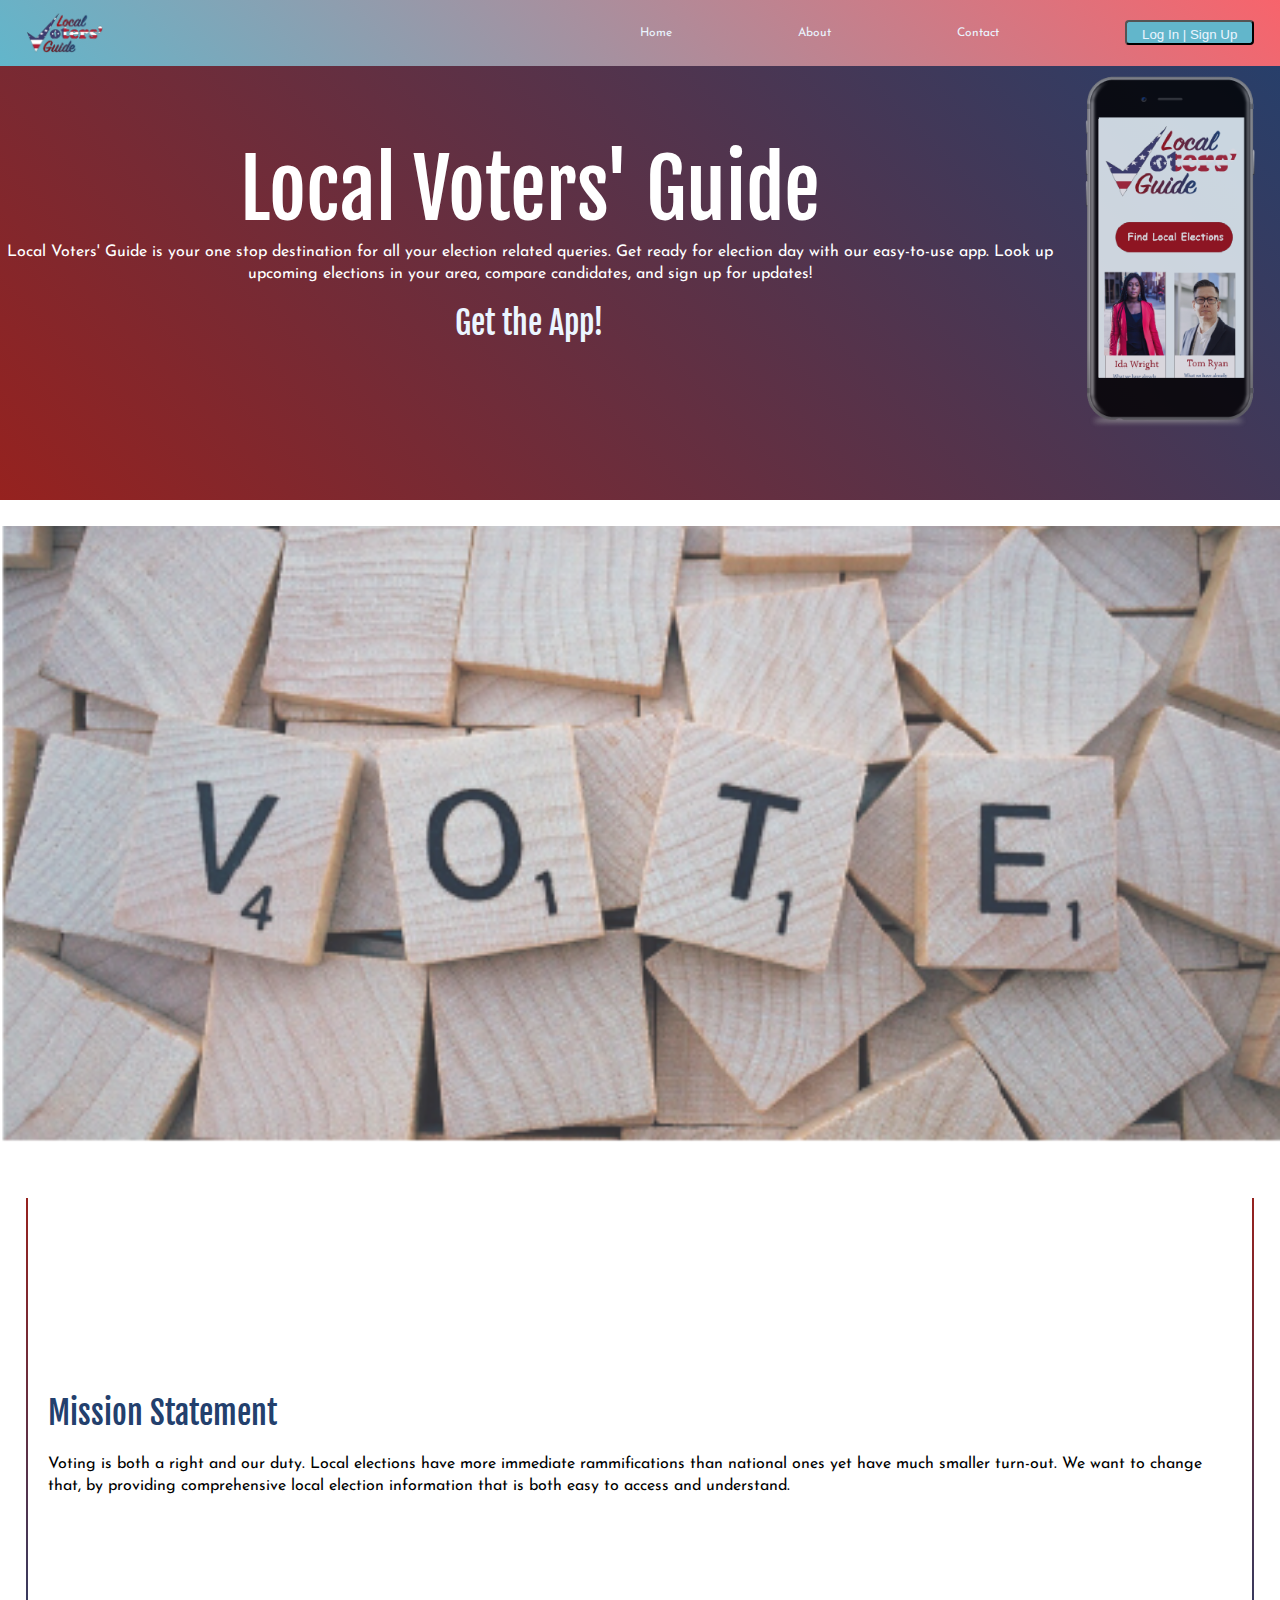
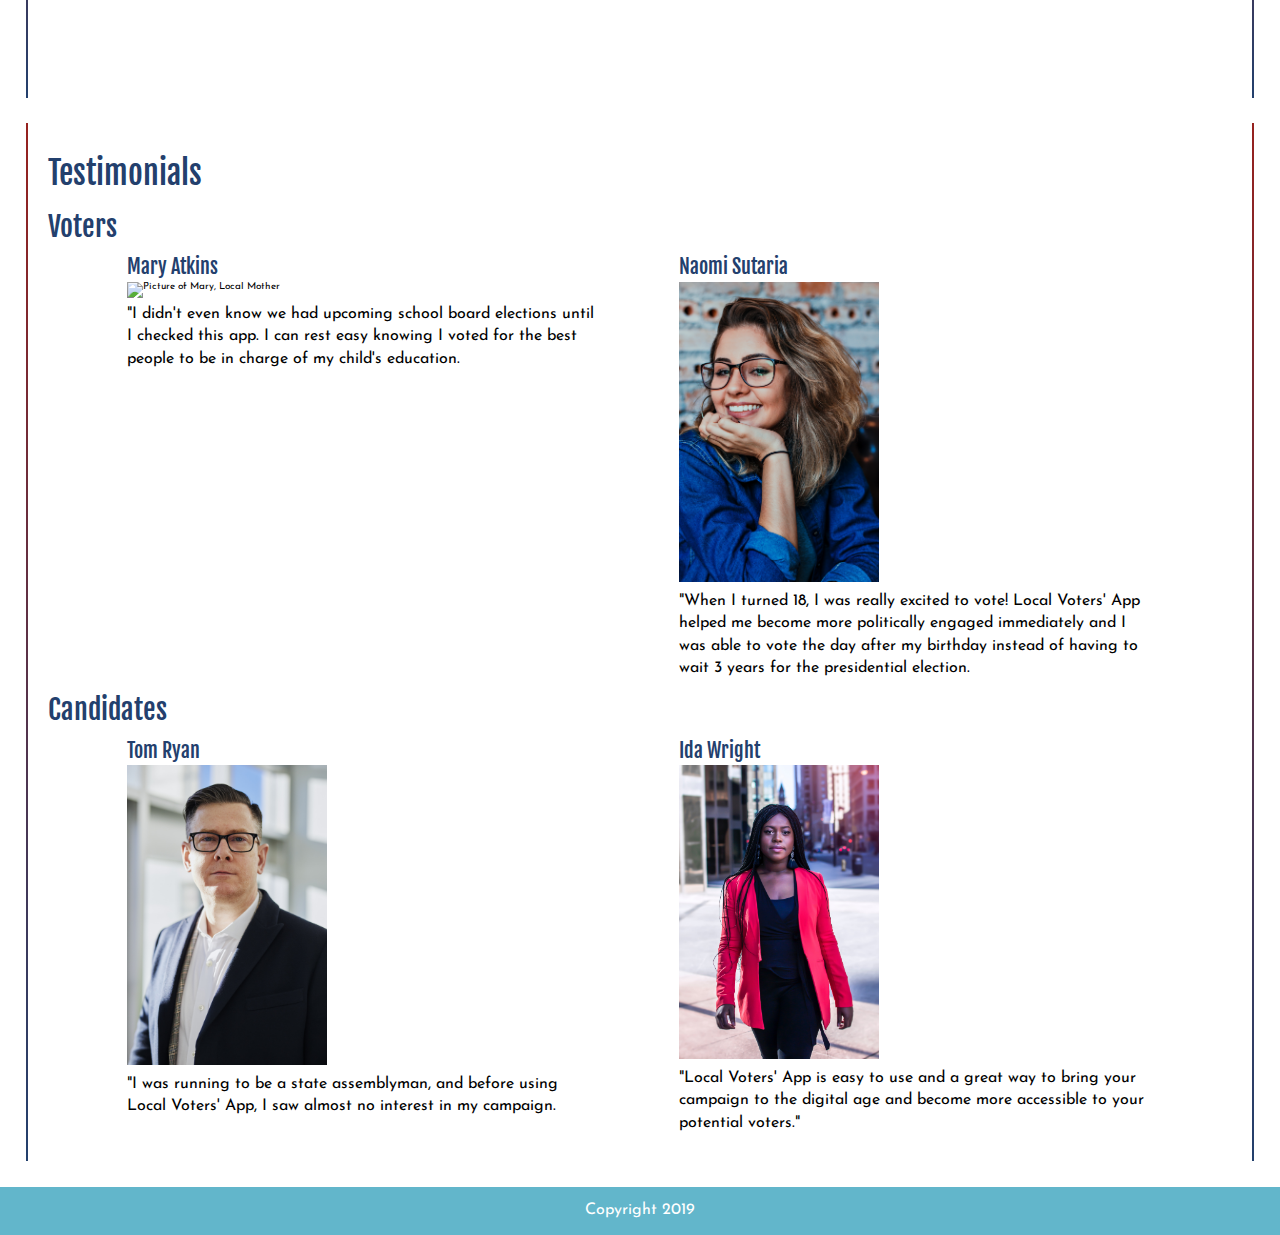
==== commit 92b4b9ea: "Merge pull request #1 from build-week-localvoterguide/7-29-nh" ====
--- a/index.html
+++ b/index.html
@@ -24,15 +24,19 @@
             <button>Log In | Sign Up</button>
         </nav>
 </section>
-    <div class="top">
-        <header>
-            <h1>Local Voters' Guide</h1>  
-            <section class="what">
-                <p>Local Voters' Guide is your one stop destination for all your election related queries. Get ready for election day with our easy-to-use app. Look up upcoming elections in your area, compare candidates, and sign up for updates!</p>
-            </section>
-            <h2>Get the App!</h2>
-        </header>
-        <img src="img/scrabble.png" alt="Scrabble Letters Spelling Vote">
+        <div class="top">
+            <header>
+                <div class="text">
+                <h1>Local Voters' Guide</h1>  
+                <section class="what">
+                    <p>Local Voters' Guide is your one stop destination for all your election related queries. Get ready for election day with our easy-to-use app. Look up upcoming elections in your area, compare candidates, and sign up for updates!</p>
+                </section>
+                <h2>Get the App!</h2>
+                </div>
+                <img src="img/Phone.png" alt="Phone with App Open">
+            </header>
+            <img src="img/scrabble.png" alt="Scrabble Letters Spelling Vote">
+        </div>
         <section class="about">
             
             <section class="why">
@@ -40,7 +44,6 @@
                 <p>Voting is both a right and our duty. Local elections have more immediate rammifications than national ones yet have much smaller turn-out. We want to change that, by providing comprehensive local election information that is both easy to access and understand.</p>
             </section>
         </section>
-    </div>
 
     <section class="users">
         <h2>Testimonials</h2>
--- a/css/index.css
+++ b/css/index.css
@@ -141,18 +141,21 @@
 h4,
 h5 {
   font-family: 'Fjalla One', sans-serif;
-  color: #124d87;
+  color: #23406d;
   padding: 1% 0;
 }
 h1 {
   font-size: 8rem;
-  font-family: 'Yellowtail', cursive;
+  font-family: 'Fjalla One', sans-serif;
 }
 h2 {
   font-size: 3.2rem;
 }
 h3 {
   font-size: 2.8rem;
+}
+h4 {
+  font-size: 2rem;
 }
 p {
   font-size: 1.6rem;
@@ -160,8 +163,6 @@
   padding: 1% 0;
 }
 body {
-  width: 96%;
-  max-width: 800px;
   margin: auto;
 }
 button {
@@ -170,15 +171,24 @@
   border-radius: 4px;
   padding: 5px 15px;
   width: fit-content;
-  height: fit-content;
+  height: 25px;
+}
+footer {
+  position: relative;
+  bottom: 0%;
+  width: 100%;
 }
 .nav {
   width: 100%;
   display: flex;
   justify-content: space-between;
   margin: auto;
-  padding: 2% 0;
+  padding: 1% 2%;
   height: fit-content;
+  background-image: linear-gradient(45deg, #62b6cb, #f7646c);
+  overflow: hidden;
+  position: fixed;
+  top: 0;
 }
 .nav img {
   width: auto;
@@ -193,23 +203,111 @@
 }
 .nav a {
   text-decoration: none;
-  color: #62b6cb;
+  color: #ebf5ff;
   font-size: 1.2rem;
+}
+.top header {
+  display: flex;
+  justify-content: space-between;
+  align-items: center;
+  width: 100%;
+  height: 500px;
+  color: white;
+  background-image: linear-gradient(45deg, #96221f, #23406d);
+  text-align: center;
+  padding: 200px 0;
+}
+.top header h2 {
+  color: #ebf5ff;
+}
+.top header img {
+  height: 400%;
+  width: auto;
 }
 .top img {
   width: 100%;
   height: auto;
   opacity: 0.8;
-}
-.top h1 {
-  position: absolute;
-  top: 300px;
-  width: fit-content;
-  left: 100px;
-  color: white;
+  margin: 2% 0;
+}
+.about,
+.users {
+  margin: 2% auto;
+  padding: 20px;
+  border-width: 2px;
+  border-style: solid;
+  height: 500px;
+  width: 96%;
+  border-image: linear-gradient(to bottom, #96221f, #23406d) 1 100%;
+  display: flex;
+  flex-direction: column;
+  justify-content: space-evenly;
+}
+.users {
+  height: fit-content;
+}
+.voters,
+.candidates {
+  display: flex;
+  justify-content: space-evenly;
+}
+.person {
+  width: 40%;
+}
+.person img {
+  max-width: 200px;
+  max-height: 400px;
+  width: auto;
+  height: auto;
 }
 footer {
   background-color: #62b6cb;
   text-align: center;
   color: white;
-}
+  position: relative;
+  bottom: end;
+}
+.cont {
+  background-image: linear-gradient(45deg, #f7646c, #62b6cb);
+}
+.cont header {
+  justify-content: center;
+}
+.cont form {
+  width: 96%;
+  margin: 20px auto;
+}
+.cont form input[type=text],
+.cont form select,
+.cont form textarea {
+  width: 100%;
+  padding: 12px;
+  border: 1px solid black;
+  border-radius: 4px;
+  box-sizing: border-box;
+  margin-top: 6px;
+  margin-bottom: 16px;
+  resize: vertical;
+}
+.cont form input[type=submit] {
+  background-color: #62b6cb;
+  color: #ebf5ff;
+  border-radius: 4px;
+  padding: 5px 15px;
+  width: fit-content;
+  height: 25px;
+}
+.cont form input[type=submit]:hover {
+  background-color: #ebf5ff;
+  color: #23406d;
+  border-radius: 4px;
+  padding: 5px 15px;
+  width: fit-content;
+  height: 25px;
+}
+.cont footer {
+  background-image: linear-gradient(45deg, #96221f, #23406d);
+}
+.abt header {
+  justify-content: center;
+}
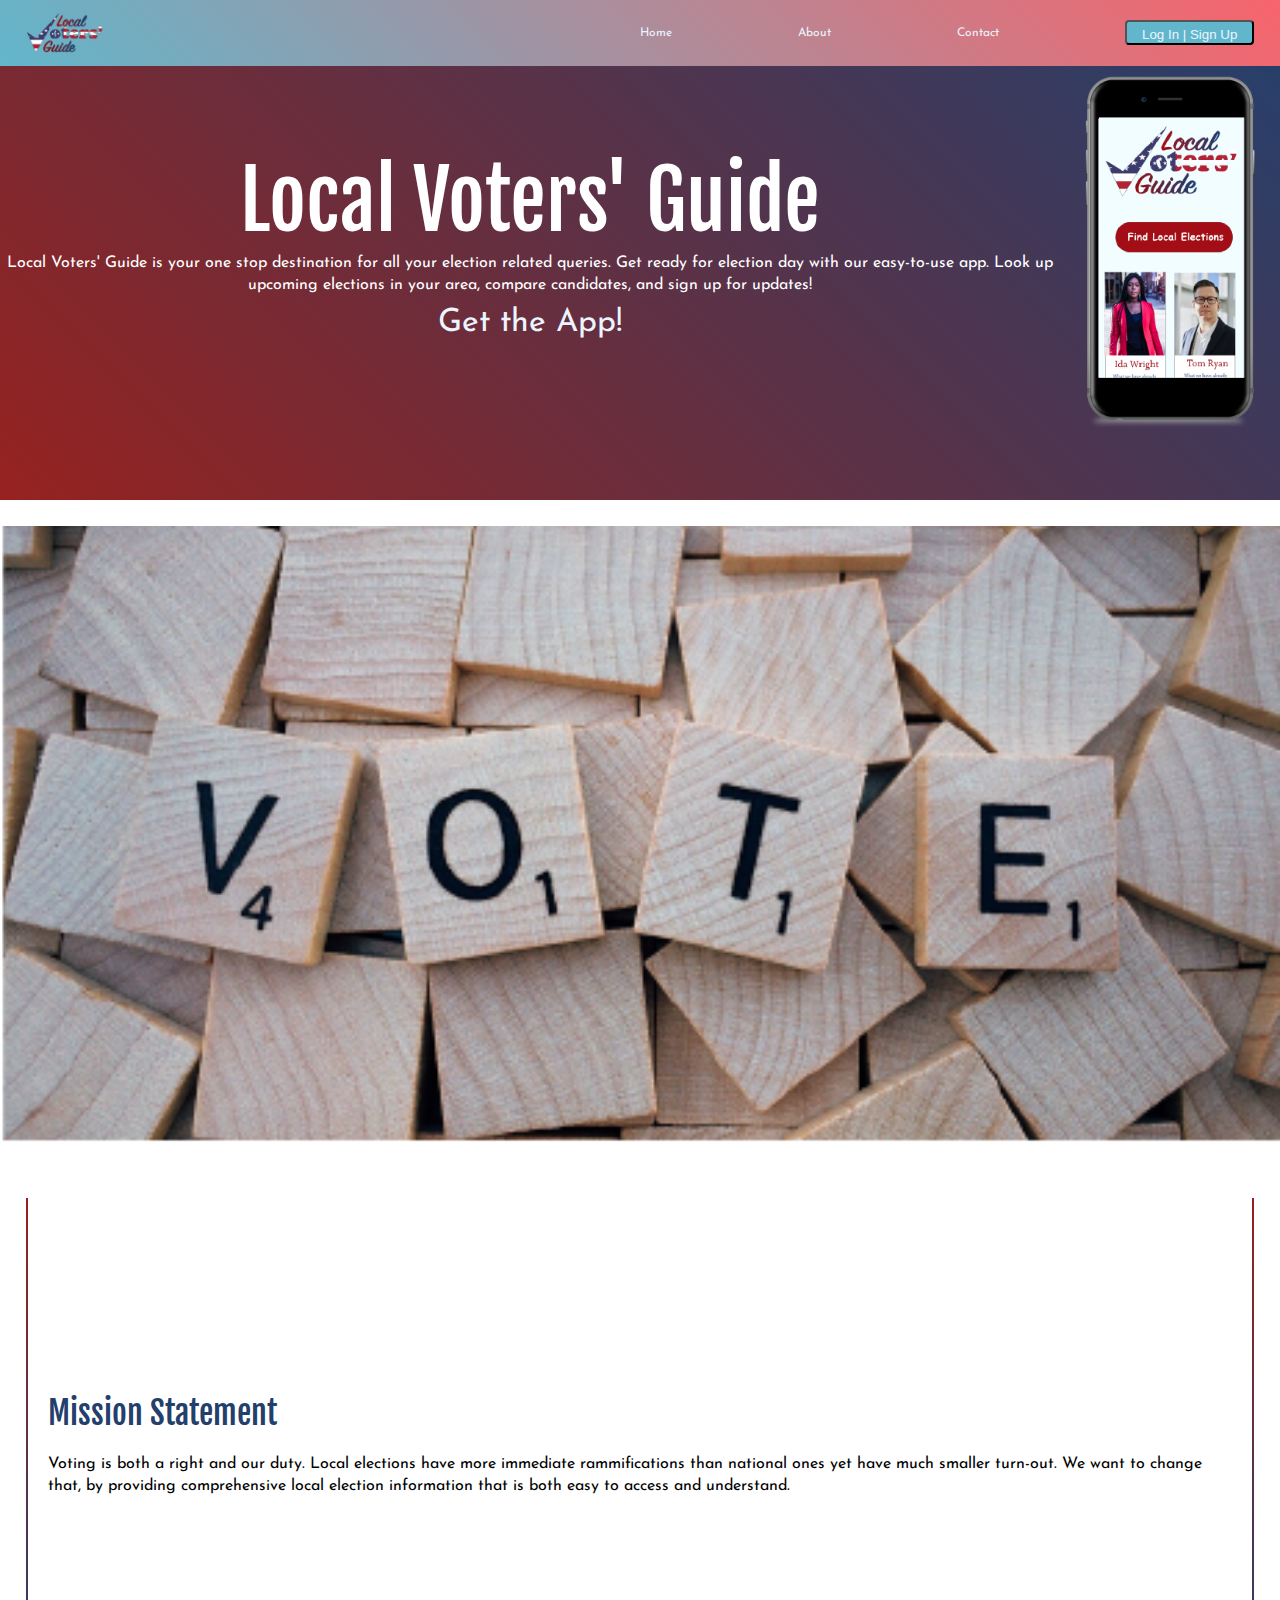
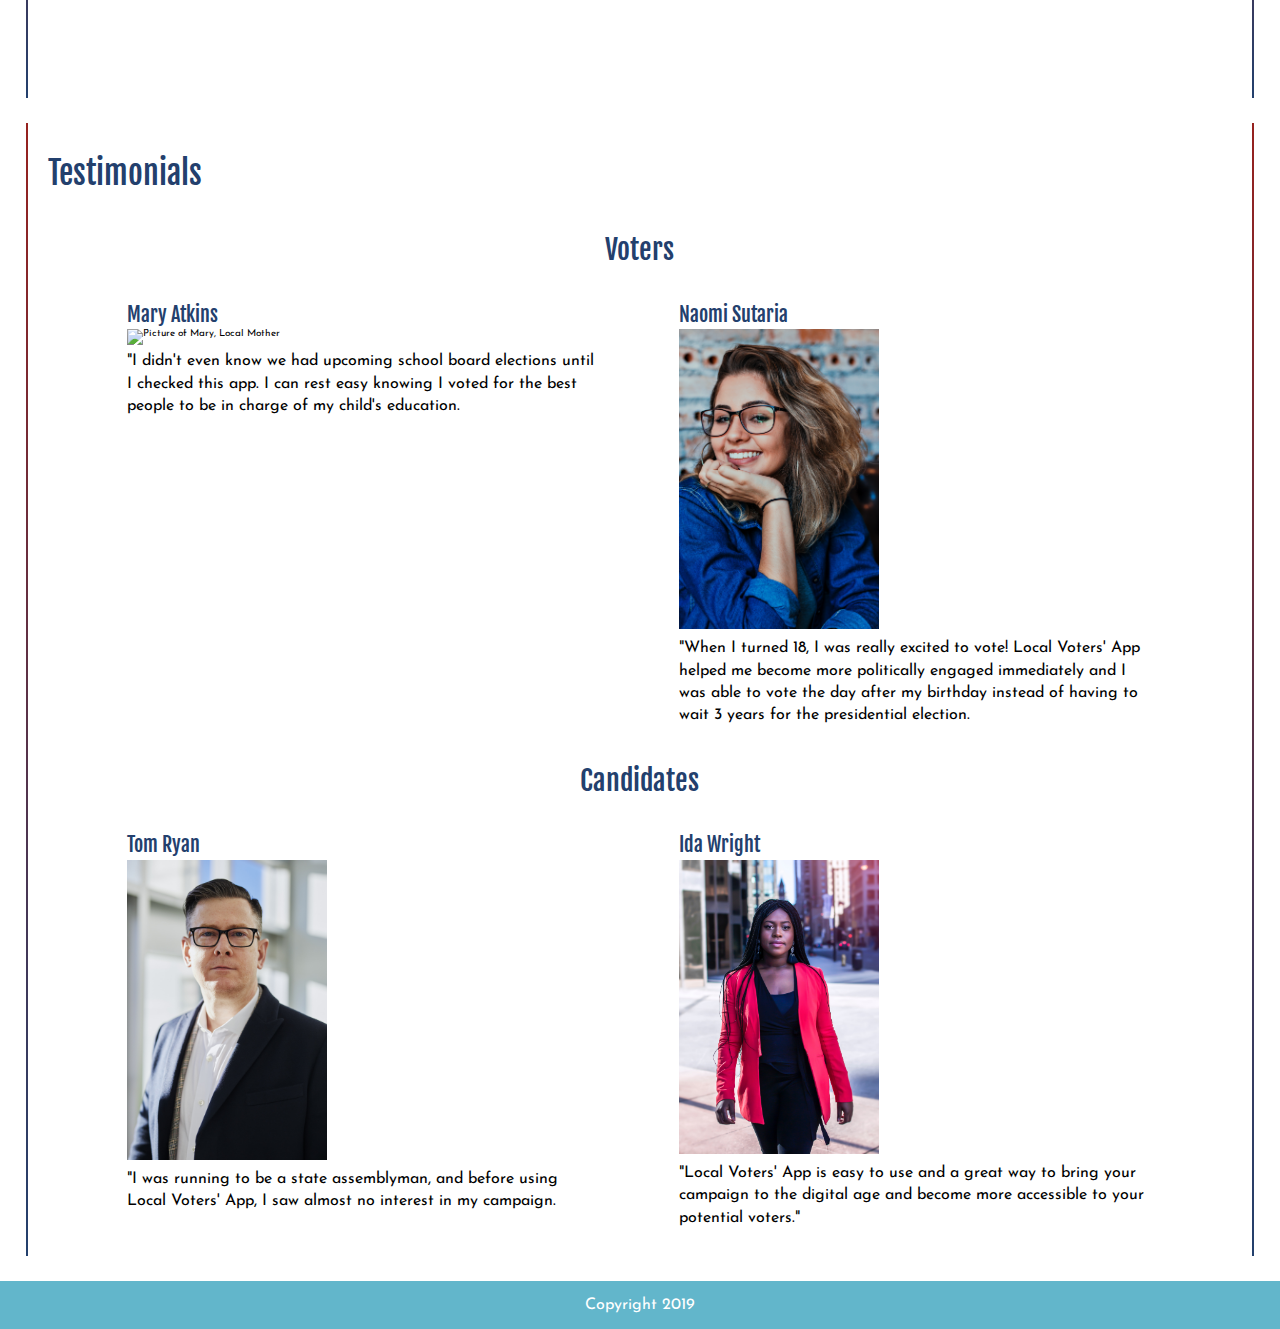
==== commit 51383afd: "media and menu" ====
--- a/index.html
+++ b/index.html
@@ -22,6 +22,20 @@
             <a href="about.html">About</a>
             <a href="contact.html">Contact</a>
             <button>Log In | Sign Up</button>
+
+            <Script language="JavaScript">
+                <!--
+                function goto(form) { var index=form.select.selectedIndex
+                if (form.select.options[index].value != "0") {
+                location=form.select.options[index].value;}}
+                //-->
+                </SCRIPT>
+                <FORM NAME="form1">
+                <SELECT NAME="select" ONCHANGE="goto(this.form)" SIZE="1">
+                <OPTION VALUE="index.html">Home
+                <OPTION VALUE="about.html">About
+                <OPTION VALUE="contact.html">Contact </SELECT>
+                </FORM>
         </nav>
 </section>
         <div class="top">
@@ -31,7 +45,7 @@
                 <section class="what">
                     <p>Local Voters' Guide is your one stop destination for all your election related queries. Get ready for election day with our easy-to-use app. Look up upcoming elections in your area, compare candidates, and sign up for updates!</p>
                 </section>
-                <h2>Get the App!</h2>
+                <a href="">Get the App!</a>
                 </div>
                 <img src="img/Phone.png" alt="Phone with App Open">
             </header>
--- a/css/index.css
+++ b/css/index.css
@@ -173,6 +173,10 @@
   width: fit-content;
   height: 25px;
 }
+button:hover {
+  background-color: #ebf5ff;
+  color: #62b6cb;
+}
 footer {
   position: relative;
   bottom: 0%;
@@ -189,10 +193,19 @@
   overflow: hidden;
   position: fixed;
   top: 0;
+  z-index: 1;
+}
+.nav FORM {
+  display: none;
+  background-color: white;
+  opacity: 0.8;
 }
 .nav img {
   width: auto;
   height: 40px;
+  float: left;
+  display: block;
+  text-align: center;
 }
 .nav nav {
   width: 100%;
@@ -205,6 +218,22 @@
   text-decoration: none;
   color: #ebf5ff;
   font-size: 1.2rem;
+  float: left;
+  display: block;
+}
+@media (max-width: 500px) {
+  .nav a {
+    display: none;
+  }
+  .nav FORM {
+    display: inline-block;
+    position: absolute;
+    right: 2%;
+  }
+  .nav button {
+    position: absolute;
+    left: 33%;
+  }
 }
 .top header {
   display: flex;
@@ -217,17 +246,28 @@
   text-align: center;
   padding: 200px 0;
 }
-.top header h2 {
+@media (max-width: 500px) {
+  .top header {
+    padding-top: 50%;
+  }
+}
+.top header a {
   color: #ebf5ff;
+  font-size: 3.2rem;
+  text-decoration: none;
 }
 .top header img {
   height: 400%;
   width: auto;
 }
+@media (max-width: 500px) {
+  .top header img {
+    display: none;
+  }
+}
 .top img {
   width: 100%;
   height: auto;
-  opacity: 0.8;
   margin: 2% 0;
 }
 .about,
@@ -246,15 +286,52 @@
 .users {
   height: fit-content;
 }
+@media (max-width: 500px) {
+  .users h2 {
+    padding: 0 0 30px 0;
+    text-align: center;
+  }
+}
+.users h3 {
+  text-align: center;
+  margin: 2% auto;
+}
+@media (max-width: 500px) {
+  .users h4 {
+    padding: 30px 0;
+    width: 200px;
+  }
+}
+@media (max-width: 500px) {
+  .users p {
+    padding: 30px 0;
+    max-width: 300px;
+    width: 200%;
+  }
+}
+@media (max-width: 500px) {
+  .users {
+    padding: 30px;
+  }
+}
 .voters,
 .candidates {
   display: flex;
   justify-content: space-evenly;
 }
-.person {
+@media (max-width: 500px) {
+  .voters,
+  .candidates {
+    align-items: flex-start;
+    flex-direction: column;
+  }
+}
+.voters .person,
+.candidates .person {
   width: 40%;
 }
-.person img {
+.voters .person img,
+.candidates .person img {
   max-width: 200px;
   max-height: 400px;
   width: auto;
@@ -273,13 +350,13 @@
 .cont header {
   justify-content: center;
 }
-.cont form {
+.cont .submit {
   width: 96%;
   margin: 20px auto;
 }
-.cont form input[type=text],
-.cont form select,
-.cont form textarea {
+.cont .submit input[type=text],
+.cont .submit select,
+.cont .submit textarea {
   width: 100%;
   padding: 12px;
   border: 1px solid black;
@@ -289,7 +366,7 @@
   margin-bottom: 16px;
   resize: vertical;
 }
-.cont form input[type=submit] {
+.cont .submit input[type=submit] {
   background-color: #62b6cb;
   color: #ebf5ff;
   border-radius: 4px;
@@ -297,13 +374,9 @@
   width: fit-content;
   height: 25px;
 }
-.cont form input[type=submit]:hover {
+.cont .submit input[type=submit]:hover {
   background-color: #ebf5ff;
-  color: #23406d;
-  border-radius: 4px;
-  padding: 5px 15px;
-  width: fit-content;
-  height: 25px;
+  color: #62b6cb;
 }
 .cont footer {
   background-image: linear-gradient(45deg, #96221f, #23406d);
@@ -311,3 +384,19 @@
 .abt header {
   justify-content: center;
 }
+.abt .text {
+  width: 100%;
+  display: flex;
+  justify-content: space-between;
+  flex-direction: column;
+  height: 400px;
+  text-align: center;
+  justify-content: flex-start;
+  margin: 10%;
+  width: 80%;
+  padding: 5%;
+  opacity: 0.8;
+  background-color: white;
+  position: absolute;
+  top: 55%;
+}
